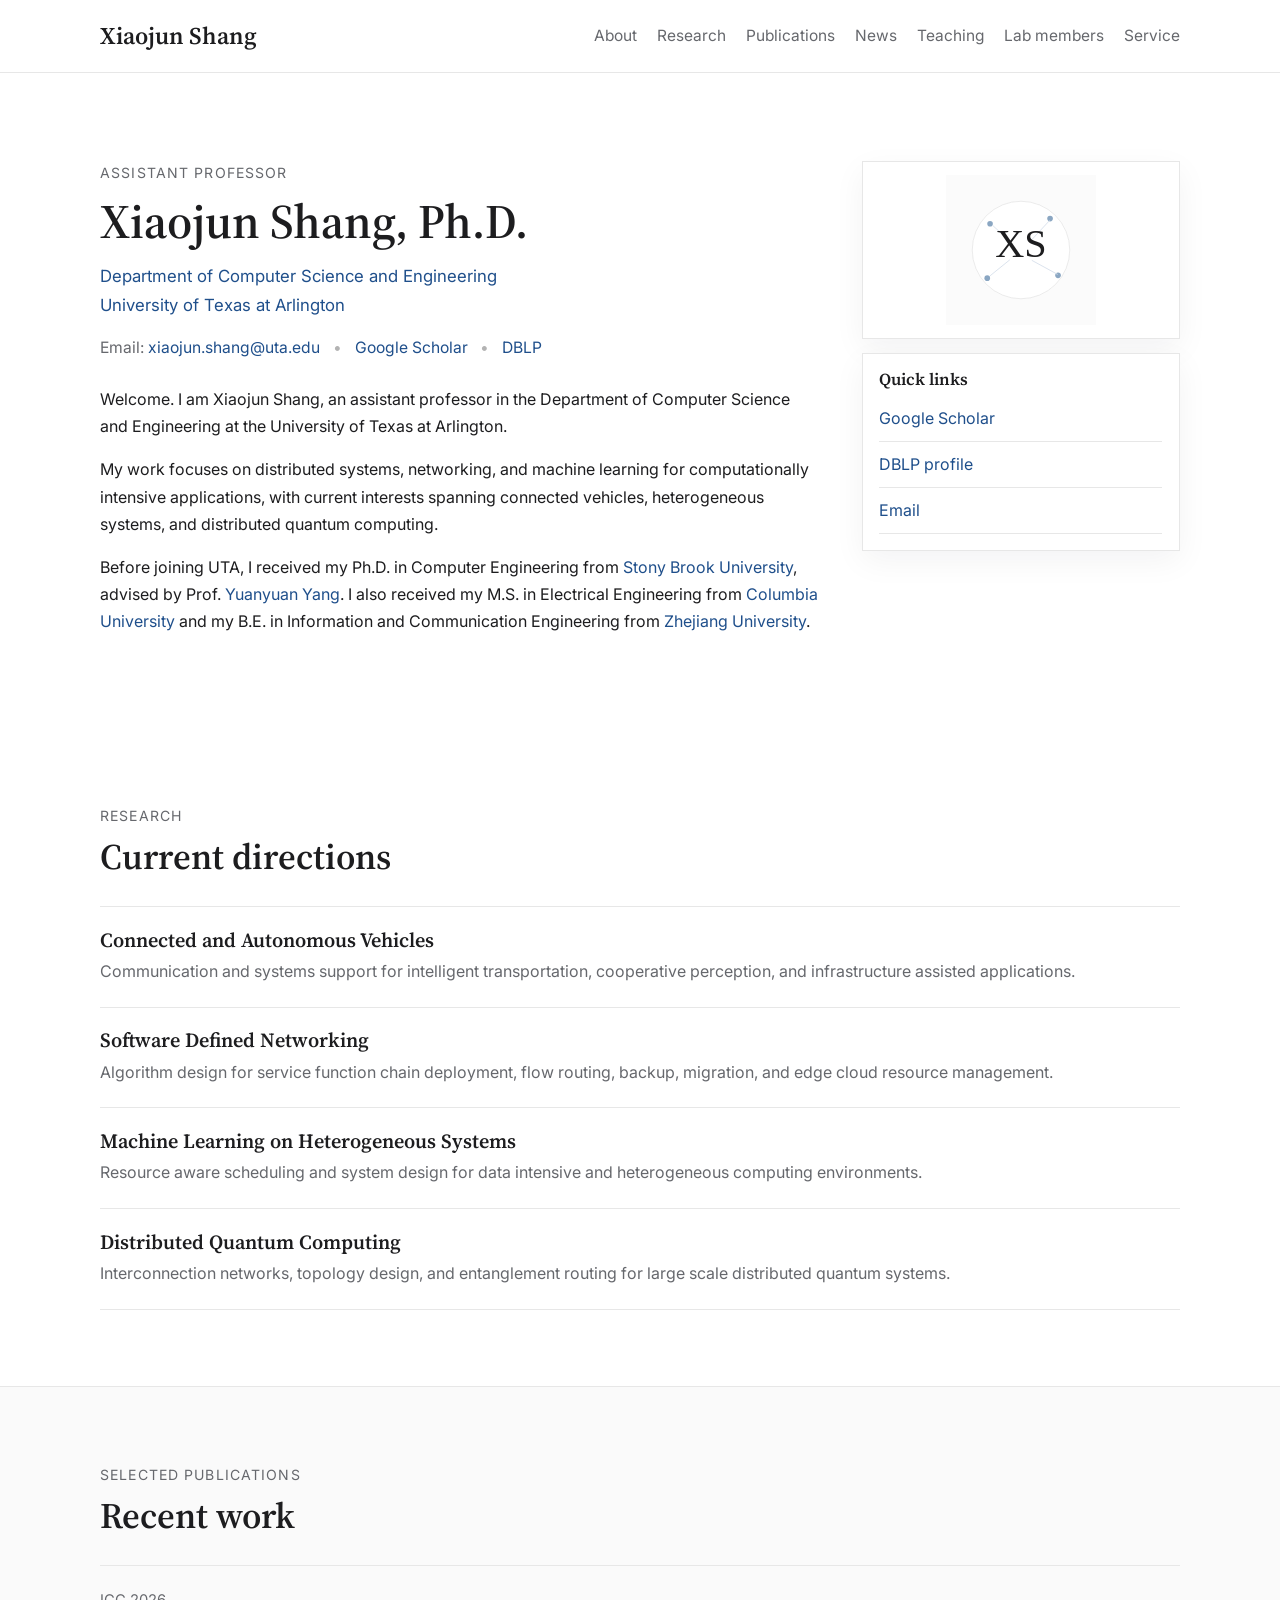
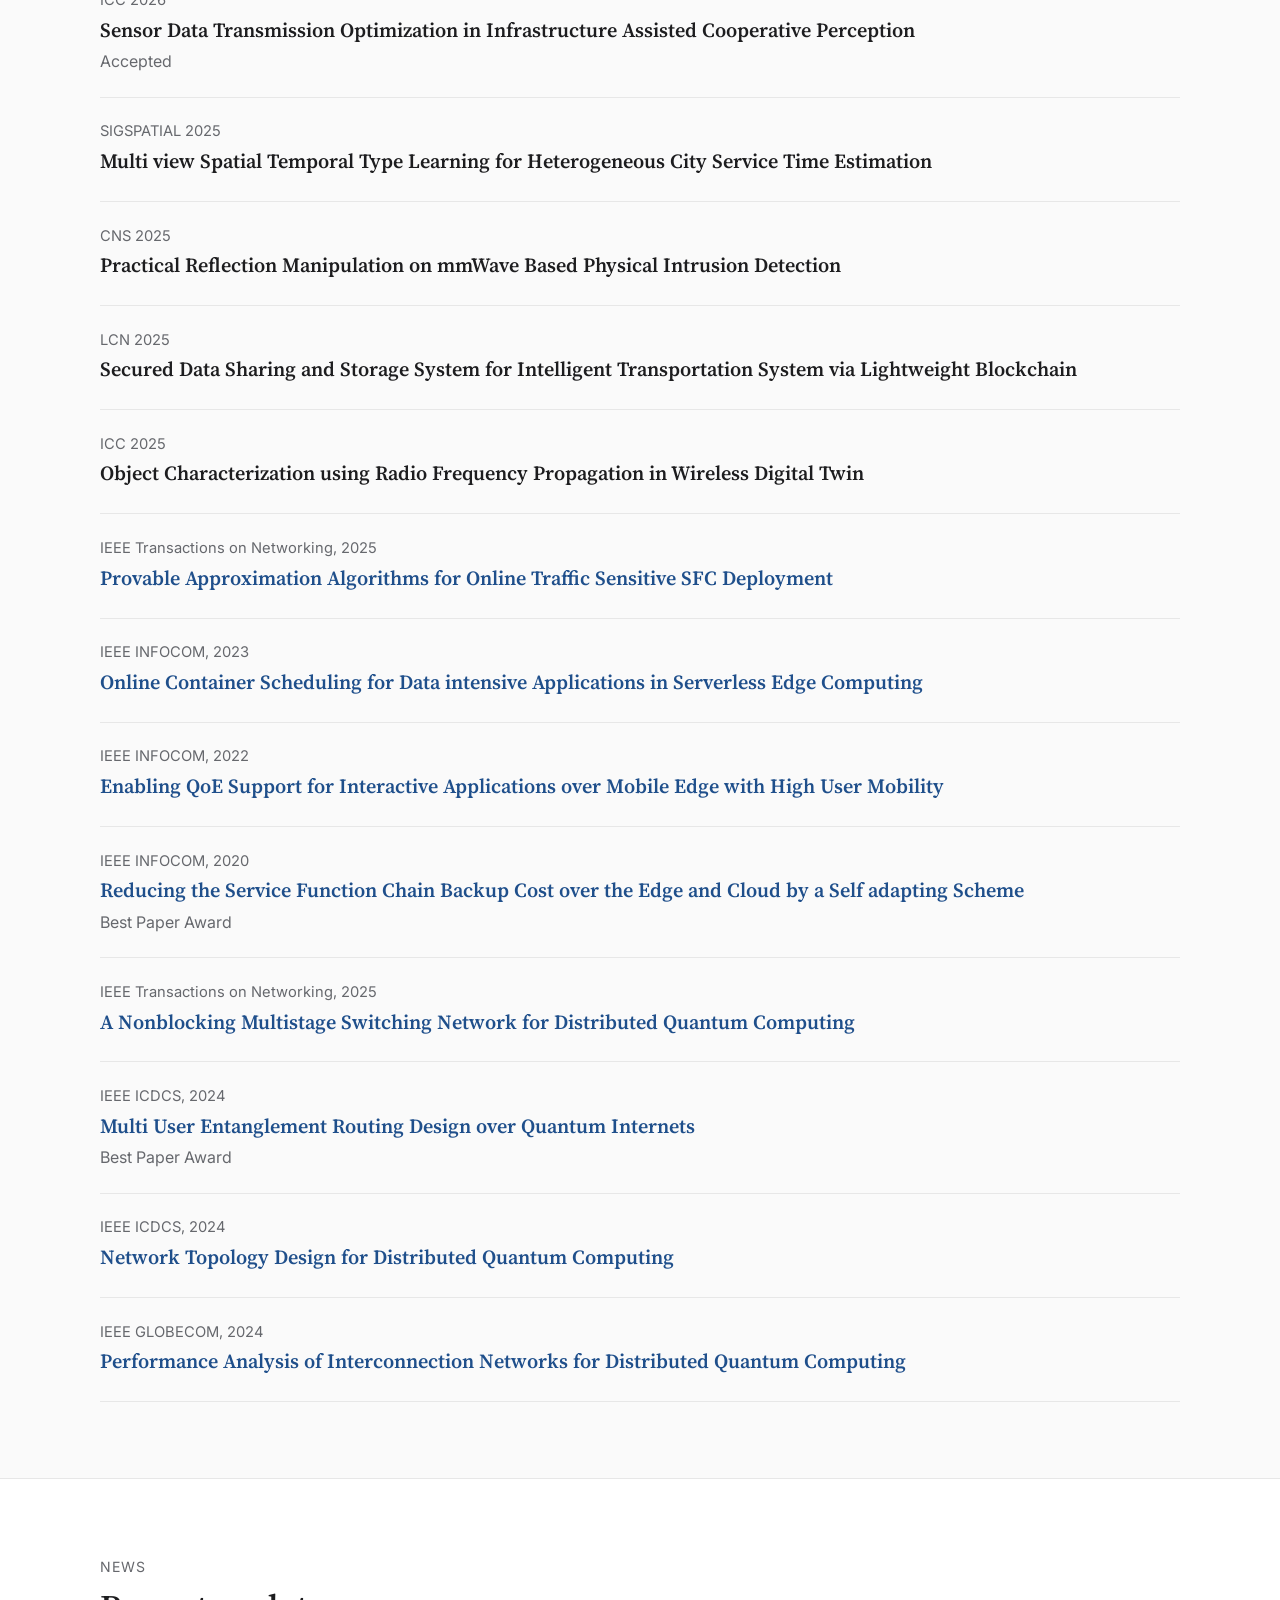
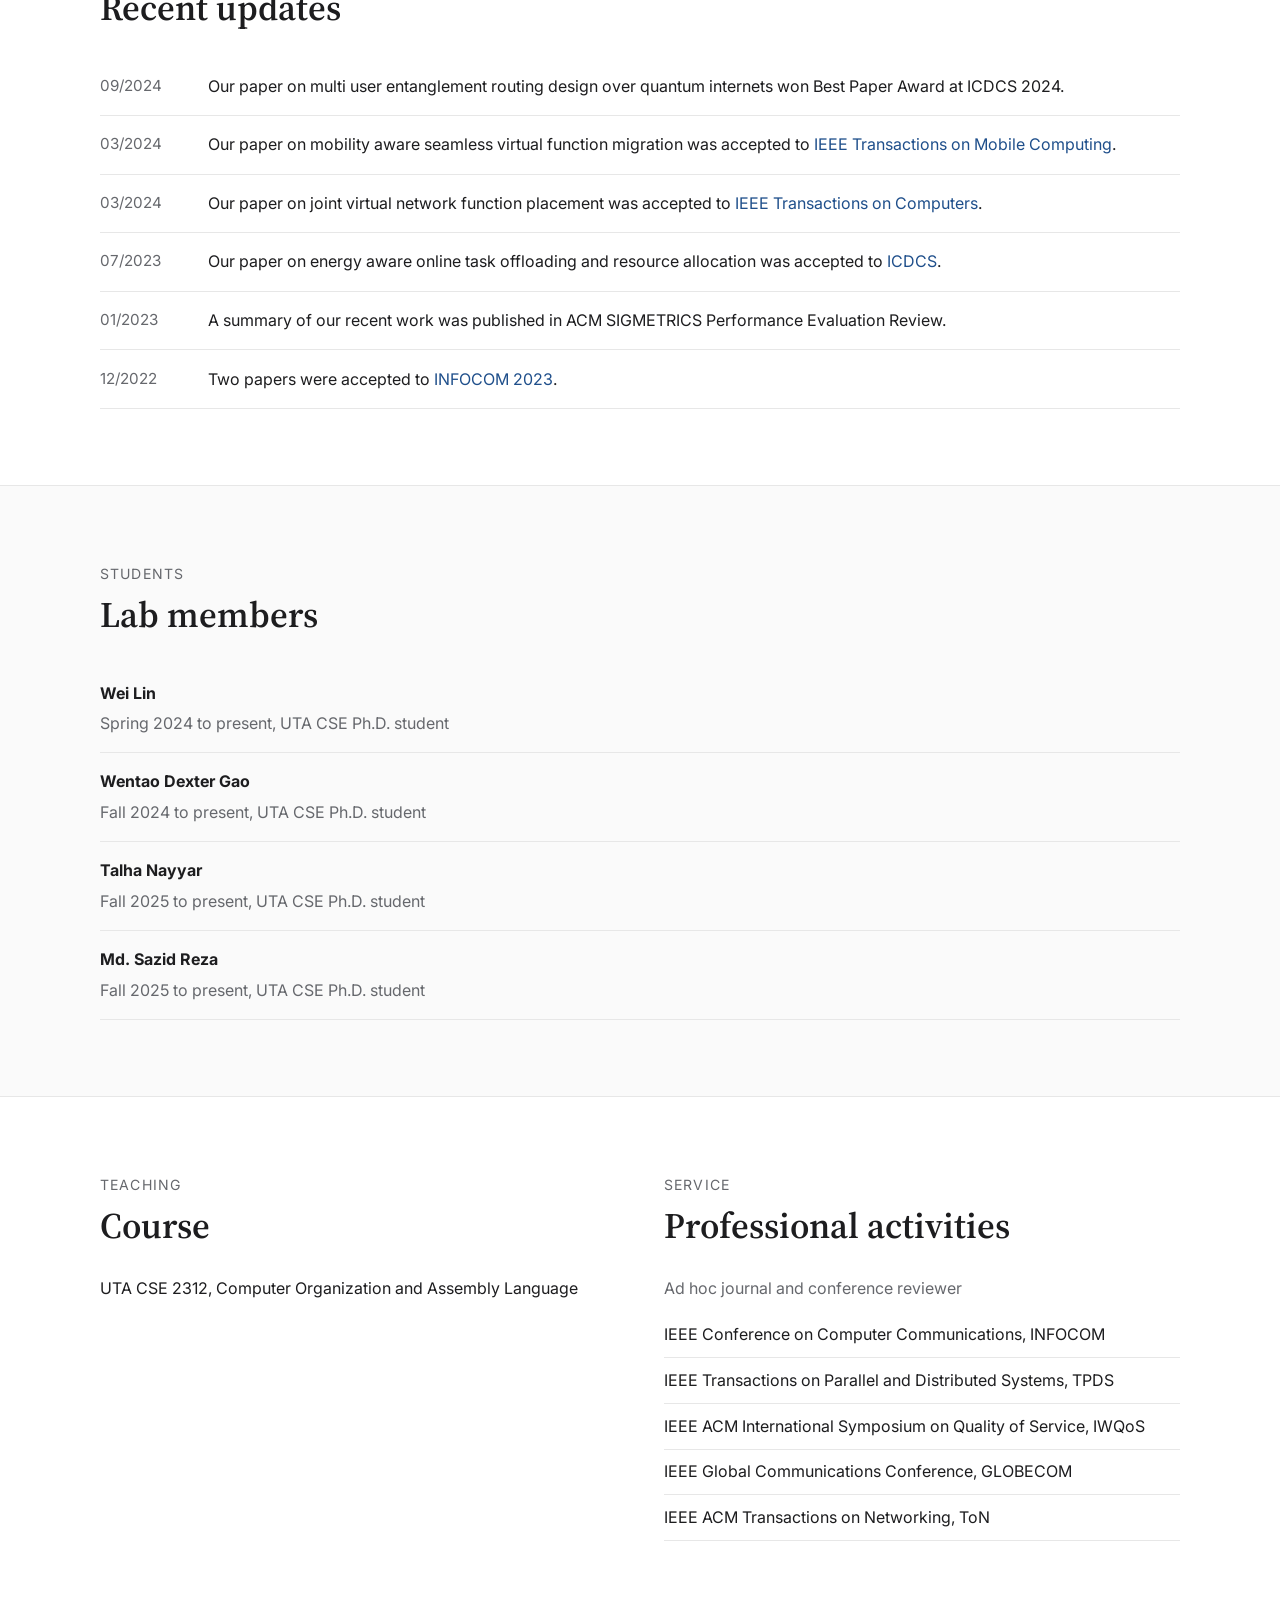
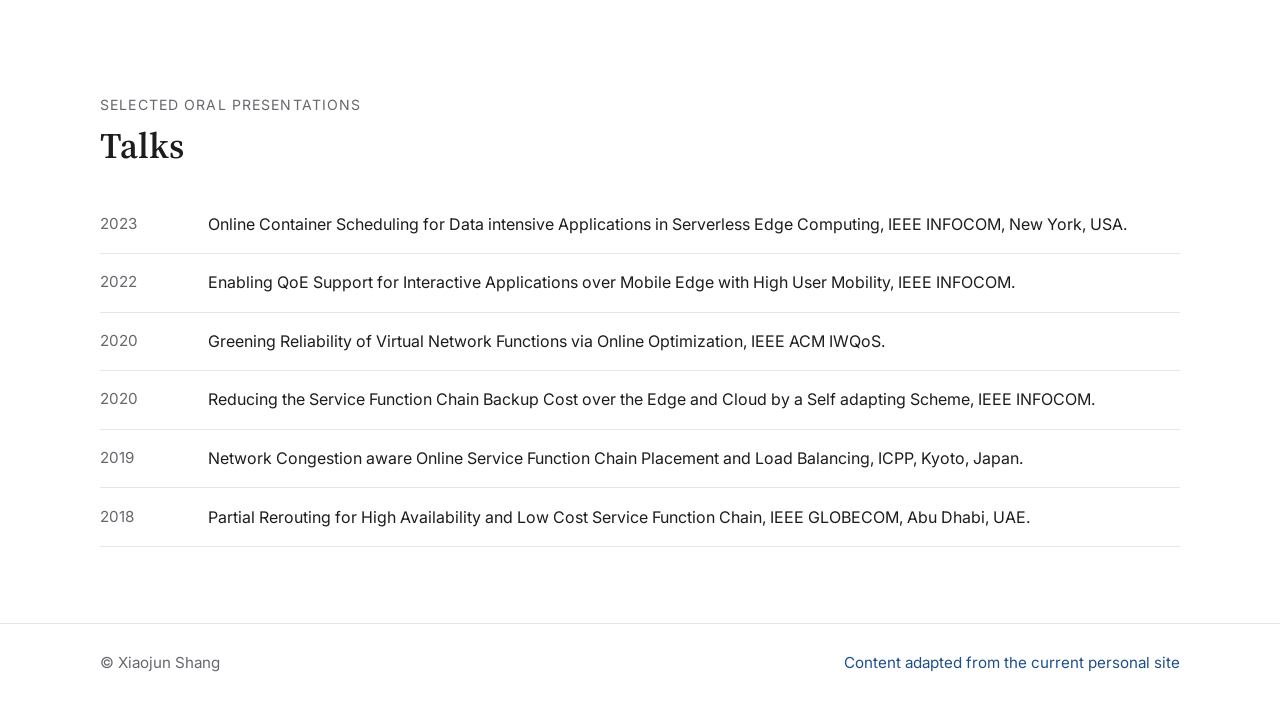
==== index.html @ 28d4e3a0 "Add files via upload" ====
<!DOCTYPE html>
<html lang="en">
<head>
  <meta charset="UTF-8">
  <meta name="viewport" content="width=device-width, initial-scale=1.0">
  <title>Xiaojun Shang, Ph.D.</title>
  <meta name="description" content="Xiaojun Shang, Ph.D. Assistant Professor in the Department of Computer Science and Engineering at the University of Texas at Arlington.">
  <link rel="icon" href="assets/favicon.svg" type="image/svg+xml">
  <link rel="preconnect" href="https://fonts.googleapis.com">
  <link rel="preconnect" href="https://fonts.gstatic.com" crossorigin>
  <link href="https://fonts.googleapis.com/css2?family=Inter:wght@400;500;600;700&family=Source+Serif+4:wght@500;600;700&display=swap" rel="stylesheet">
  <link rel="stylesheet" href="styles.css">
</head>
<body>
  <header class="site-header">
    <div class="container header-inner">
      <a class="brand" href="index.html">Xiaojun Shang</a>
      <button class="menu-button" aria-label="Toggle menu" aria-expanded="false">Menu</button>
      <nav class="site-nav">
        <a href="#about">About</a>
        <a href="#research">Research</a>
        <a href="#publications">Publications</a>
        <a href="#news">News</a>
        <a href="#teaching">Teaching</a>
        <a href="#members">Lab members</a>
        <a href="#service">Service</a>
      </nav>
    </div>
  </header>

  <main>
    <section class="intro section" id="about">
      <div class="container intro-grid">
        <div>
          <p class="kicker">Assistant Professor</p>
          <h1>Xiaojun Shang, Ph.D.</h1>
          <p class="subtitle">
            <a href="https://www.uta.edu/academics/faculty/profile?user=xiaojun.shang" target="_blank" rel="noreferrer">Department of Computer Science and Engineering</a><br>
            <a href="https://www.uta.edu/" target="_blank" rel="noreferrer">University of Texas at Arlington</a>
          </p>
          <p class="contact-line">
            Email: <a href="mailto:xiaojun.shang@uta.edu">xiaojun.shang@uta.edu</a>
            <span class="sep">•</span>
            <a href="https://scholar.google.com/citations?hl=en&user=BbLwNnIAAAAJ" target="_blank" rel="noreferrer">Google Scholar</a>
            <span class="sep">•</span>
            <a href="https://dblp.org/pid/231/6072.html" target="_blank" rel="noreferrer">DBLP</a>
          </p>
          <div class="prose">
            <p>Welcome. I am Xiaojun Shang, an assistant professor in the Department of Computer Science and Engineering at the University of Texas at Arlington.</p>
            <p>My work focuses on distributed systems, networking, and machine learning for computationally intensive applications, with current interests spanning connected vehicles, heterogeneous systems, and distributed quantum computing.</p>
            <p>Before joining UTA, I received my Ph.D. in Computer Engineering from <a href="https://www.stonybrook.edu/" target="_blank" rel="noreferrer">Stony Brook University</a>, advised by Prof. <a href="https://www3.cs.stonybrook.edu/~yang/" target="_blank" rel="noreferrer">Yuanyuan Yang</a>. I also received my M.S. in Electrical Engineering from <a href="https://www.ee.columbia.edu/" target="_blank" rel="noreferrer">Columbia University</a> and my B.E. in Information and Communication Engineering from <a href="https://ckc.zju.edu.cn/ckcen/" target="_blank" rel="noreferrer">Zhejiang University</a>.</p>
          </div>
        </div>

        <aside class="profile-panel">
          <div class="profile-art">
            <img src="assets/avatar.svg" alt="Placeholder profile graphic for Xiaojun Shang">
          </div>
          <div class="mini-card quick-links-card">
            <h2>Quick links</h2>
            <ul class="plain-list compact">
              <li><a href="https://scholar.google.com/citations?hl=en&user=BbLwNnIAAAAJ" target="_blank" rel="noreferrer">Google Scholar</a></li>
              <li><a href="https://dblp.org/pid/231/6072.html" target="_blank" rel="noreferrer">DBLP profile</a></li>
              <li><a href="mailto:xiaojun.shang@uta.edu">Email</a></li>
            </ul>
          </div>
        </aside>
      </div>
    </section>

    <section class="section" id="research">
      <div class="container">
        <div class="section-head">
          <p class="kicker">Research</p>
          <h2>Current directions</h2>
        </div>
        <div class="research-list">
          <article class="research-item">
            <h3>Connected and Autonomous Vehicles</h3>
            <p>Communication and systems support for intelligent transportation, cooperative perception, and infrastructure assisted applications.</p>
          </article>
          <article class="research-item">
            <h3>Software Defined Networking</h3>
            <p>Algorithm design for service function chain deployment, flow routing, backup, migration, and edge cloud resource management.</p>
          </article>
          <article class="research-item">
            <h3>Machine Learning on Heterogeneous Systems</h3>
            <p>Resource aware scheduling and system design for data intensive and heterogeneous computing environments.</p>
          </article>
          <article class="research-item">
            <h3>Distributed Quantum Computing</h3>
            <p>Interconnection networks, topology design, and entanglement routing for large scale distributed quantum systems.</p>
          </article>
        </div>
      </div>
    </section>

    <section class="section alt" id="publications">
      <div class="container">
        <div class="section-head">
          <p class="kicker">Selected publications</p>
          <h2>Recent work</h2>
        </div>

        <div class="pub-list home-pubs">
          <article class="pub-item">
            <div class="pub-meta">ICC 2026</div>
            <h3>Sensor Data Transmission Optimization in Infrastructure Assisted Cooperative Perception</h3>
            <p>Accepted</p>
          </article>
          <article class="pub-item">
            <div class="pub-meta">SIGSPATIAL 2025</div>
            <h3>Multi view Spatial Temporal Type Learning for Heterogeneous City Service Time Estimation</h3>
          </article>
          <article class="pub-item">
            <div class="pub-meta">CNS 2025</div>
            <h3>Practical Reflection Manipulation on mmWave Based Physical Intrusion Detection</h3>
          </article>
          <article class="pub-item">
            <div class="pub-meta">LCN 2025</div>
            <h3>Secured Data Sharing and Storage System for Intelligent Transportation System via Lightweight Blockchain</h3>
          </article>
          <article class="pub-item">
            <div class="pub-meta">ICC 2025</div>
            <h3>Object Characterization using Radio Frequency Propagation in Wireless Digital Twin</h3>
          </article>
          <article class="pub-item">
            <div class="pub-meta">IEEE Transactions on Networking, 2025</div>
            <h3><a href="https://dblp.org/rec/journals/ton/MaoSY25" target="_blank" rel="noreferrer">Provable Approximation Algorithms for Online Traffic Sensitive SFC Deployment</a></h3>
          </article>
          <article class="pub-item">
            <div class="pub-meta">IEEE INFOCOM, 2023</div>
            <h3><a href="https://dblp.org/rec/conf/infocom/ShangMLHLY23" target="_blank" rel="noreferrer">Online Container Scheduling for Data intensive Applications in Serverless Edge Computing</a></h3>
          </article>
          <article class="pub-item">
            <div class="pub-meta">IEEE INFOCOM, 2022</div>
            <h3><a href="https://dblp.org/rec/conf/infocom/ShangHMLY22" target="_blank" rel="noreferrer">Enabling QoE Support for Interactive Applications over Mobile Edge with High User Mobility</a></h3>
          </article>
          <article class="pub-item">
            <div class="pub-meta">IEEE INFOCOM, 2020</div>
            <h3><a href="https://dblp.org/rec/conf/infocom/ShangHL020" target="_blank" rel="noreferrer">Reducing the Service Function Chain Backup Cost over the Edge and Cloud by a Self adapting Scheme</a></h3>
            <p>Best Paper Award</p>
          </article>
          <article class="pub-item">
            <div class="pub-meta">IEEE Transactions on Networking, 2025</div>
            <h3><a href="https://dblp.org/rec/journals/ton/0057MXS0025" target="_blank" rel="noreferrer">A Nonblocking Multistage Switching Network for Distributed Quantum Computing</a></h3>
          </article>
          <article class="pub-item">
            <div class="pub-meta">IEEE ICDCS, 2024</div>
            <h3><a href="https://dblp.org/rec/conf/icdcs/ZengZSLLY24" target="_blank" rel="noreferrer">Multi User Entanglement Routing Design over Quantum Internets</a></h3>
            <p>Best Paper Award</p>
          </article>
          <article class="pub-item">
            <div class="pub-meta">IEEE ICDCS, 2024</div>
            <h3><a href="https://dblp.org/rec/conf/icdcs/MaoLSY24" target="_blank" rel="noreferrer">Network Topology Design for Distributed Quantum Computing</a></h3>
          </article>
          <article class="pub-item">
            <div class="pub-meta">IEEE GLOBECOM, 2024</div>
            <h3><a href="https://dblp.org/rec/conf/globecom/Mao0XSY24" target="_blank" rel="noreferrer">Performance Analysis of Interconnection Networks for Distributed Quantum Computing</a></h3>
          </article>
        </div>
      </div>
    </section>

    <section class="section" id="news">
      <div class="container">
        <div class="section-head">
          <p class="kicker">News</p>
          <h2>Recent updates</h2>
        </div>
        <ul class="timeline-list">
          <li><span class="date">09/2024</span><span>Our paper on multi user entanglement routing design over quantum internets won Best Paper Award at ICDCS 2024.</span></li>
          <li><span class="date">03/2024</span><span>Our paper on mobility aware seamless virtual function migration was accepted to <a href="https://ieeexplore.ieee.org/document/9912171" target="_blank" rel="noreferrer">IEEE Transactions on Mobile Computing</a>.</span></li>
          <li><span class="date">03/2024</span><span>Our paper on joint virtual network function placement was accepted to <a href="https://ieeexplore.ieee.org/document/10375563" target="_blank" rel="noreferrer">IEEE Transactions on Computers</a>.</span></li>
          <li><span class="date">07/2023</span><span>Our paper on energy aware online task offloading and resource allocation was accepted to <a href="https://ieeexplore.ieee.org/document/10272505" target="_blank" rel="noreferrer">ICDCS</a>.</span></li>
          <li><span class="date">01/2023</span><span>A summary of our recent work was published in ACM SIGMETRICS Performance Evaluation Review.</span></li>
          <li><span class="date">12/2022</span><span>Two papers were accepted to <a href="https://infocom2023.ieee-infocom.org/" target="_blank" rel="noreferrer">INFOCOM 2023</a>.</span></li>
        </ul>
      </div>
    </section>

    <section class="section alt" id="members">
      <div class="container">
        <div class="section-head">
          <p class="kicker">Students</p>
          <h2>Lab members</h2>
        </div>
        <ul class="plain-list member-list">
          <li><strong>Wei Lin</strong><span>Spring 2024 to present, UTA CSE Ph.D. student</span></li>
          <li><strong>Wentao Dexter Gao</strong><span>Fall 2024 to present, UTA CSE Ph.D. student</span></li>
          <li><strong>Talha Nayyar</strong><span>Fall 2025 to present, UTA CSE Ph.D. student</span></li>
          <li><strong>Md. Sazid Reza</strong><span>Fall 2025 to present, UTA CSE Ph.D. student</span></li>
        </ul>
      </div>
    </section>

    <section class="section" id="teaching">
      <div class="container two-column-grid">
        <div>
          <div class="section-head">
            <p class="kicker">Teaching</p>
            <h2>Course</h2>
          </div>
          <p>UTA CSE 2312, Computer Organization and Assembly Language</p>
        </div>
        <div id="service">
          <div class="section-head">
            <p class="kicker">Service</p>
            <h2>Professional activities</h2>
          </div>
          <p class="service-label">Ad hoc journal and conference reviewer</p>
          <ul class="plain-list compact">
            <li>IEEE Conference on Computer Communications, INFOCOM</li>
            <li>IEEE Transactions on Parallel and Distributed Systems, TPDS</li>
            <li>IEEE ACM International Symposium on Quality of Service, IWQoS</li>
            <li>IEEE Global Communications Conference, GLOBECOM</li>
            <li>IEEE ACM Transactions on Networking, ToN</li>
          </ul>
        </div>
      </div>
    </section>

    <section class="section" id="presentations">
      <div class="container">
        <div class="section-head">
          <p class="kicker">Selected oral presentations</p>
          <h2>Talks</h2>
        </div>
        <ul class="timeline-list talks">
          <li><span class="date">2023</span><span>Online Container Scheduling for Data intensive Applications in Serverless Edge Computing, IEEE INFOCOM, New York, USA.</span></li>
          <li><span class="date">2022</span><span>Enabling QoE Support for Interactive Applications over Mobile Edge with High User Mobility, IEEE INFOCOM.</span></li>
          <li><span class="date">2020</span><span>Greening Reliability of Virtual Network Functions via Online Optimization, IEEE ACM IWQoS.</span></li>
          <li><span class="date">2020</span><span>Reducing the Service Function Chain Backup Cost over the Edge and Cloud by a Self adapting Scheme, IEEE INFOCOM.</span></li>
          <li><span class="date">2019</span><span>Network Congestion aware Online Service Function Chain Placement and Load Balancing, ICPP, Kyoto, Japan.</span></li>
          <li><span class="date">2018</span><span>Partial Rerouting for High Availability and Low Cost Service Function Chain, IEEE GLOBECOM, Abu Dhabi, UAE.</span></li>
        </ul>
      </div>
    </section>
  </main>

  <footer class="site-footer">
    <div class="container footer-inner">
      <p>© Xiaojun Shang</p>
      <p><a href="https://www.xiaojunshang.org/" target="_blank" rel="noreferrer">Content adapted from the current personal site</a></p>
    </div>
  </footer>

  <script src="script.js"></script>
</body>
</html>
---- styles.css ----
:root {
  --bg: #ffffff;
  --panel: #ffffff;
  --alt: #fafafa;
  --line: #e7e7e7;
  --line-strong: #d7d7d7;
  --text: #1d1d1f;
  --muted: #66686d;
  --link: #1f4f8b;
  --link-hover: #15375f;
  --shadow: 0 10px 30px rgba(15, 23, 42, 0.05);
  --container: min(1080px, calc(100vw - 2rem));
}

* { box-sizing: border-box; }
html { scroll-behavior: smooth; }
body {
  margin: 0;
  font-family: "Inter", system-ui, sans-serif;
  color: var(--text);
  background: var(--bg);
  line-height: 1.7;
}

img { max-width: 100%; display: block; }
a { color: var(--link); text-decoration: none; }
a:hover { color: var(--link-hover); }

.container { width: var(--container); margin: 0 auto; }
.narrow { max-width: 840px; }
.section { padding: 4.75rem 0; }
.alt { background: var(--alt); border-top: 1px solid var(--line); border-bottom: 1px solid var(--line); }

.site-header {
  position: sticky;
  top: 0;
  z-index: 10;
  background: rgba(255,255,255,0.94);
  backdrop-filter: blur(10px);
  border-bottom: 1px solid var(--line);
}

.header-inner {
  display: flex;
  align-items: center;
  justify-content: space-between;
  gap: 1rem;
  min-height: 72px;
}

.brand {
  font-family: "Source Serif 4", Georgia, serif;
  font-size: 1.5rem;
  font-weight: 600;
  color: var(--text);
}

.site-nav {
  display: flex;
  align-items: center;
  gap: 1.25rem;
  font-size: 0.97rem;
}

.site-nav a { color: var(--muted); }
.site-nav a:hover { color: var(--text); }
.menu-button {
  display: none;
  border: 1px solid var(--line-strong);
  background: #fff;
  color: var(--text);
  border-radius: 999px;
  padding: 0.5rem 0.85rem;
  font: inherit;
}

.intro { padding-top: 5.5rem; }
.intro-grid {
  display: grid;
  grid-template-columns: minmax(0, 1.7fr) minmax(220px, 0.75fr);
  gap: 2.5rem;
  align-items: start;
}

.kicker {
  margin: 0 0 0.5rem;
  color: var(--muted);
  font-size: 0.88rem;
  letter-spacing: 0.08em;
  text-transform: uppercase;
}

h1, h2, h3 {
  margin: 0;
  font-family: "Source Serif 4", Georgia, serif;
  line-height: 1.18;
  font-weight: 600;
}

h1 { font-size: clamp(2.05rem, 4.2vw, 3rem); margin-bottom: 0.8rem; }
h2 { font-size: clamp(1.7rem, 3vw, 2.25rem); margin-bottom: 0.5rem; }
h3 { font-size: 1.26rem; }

.subtitle {
  margin: 0 0 1rem;
  color: var(--muted);
  font-size: 1.05rem;
}

.contact-line {
  margin: 0 0 1.5rem;
  color: var(--muted);
  font-size: 0.98rem;
}
.sep { margin: 0 0.55rem; color: #b3b3b3; }
.prose p { margin: 0 0 1rem; }

.profile-panel {
  display: grid;
  gap: 0.9rem;
}
.profile-art,
.mini-card {
  background: var(--panel);
  border: 1px solid var(--line);
  box-shadow: var(--shadow);
}
.profile-art {
  padding: 0.8rem;
}
.profile-art img {
  width: 100%;
  max-width: 150px;
  margin: 0 auto;
}
.mini-card { padding: 1rem 1.05rem; }
.mini-card h2 { font-size: 1.05rem; margin-bottom: 0.75rem; }

.section-head { margin-bottom: 1.75rem; }
.row-head {
  display: flex;
  align-items: end;
  justify-content: space-between;
  gap: 1rem;
}
.text-link {
  color: var(--muted);
  font-size: 0.96rem;
}
.text-link:hover { color: var(--text); }

.research-list,
.pub-list {
  display: grid;
  gap: 0;
  border-top: 1px solid var(--line);
}

.research-item,
.pub-item {
  padding: 1.35rem 0;
  border-bottom: 1px solid var(--line);
}

.research-item h3,
.pub-item h3 { margin-bottom: 0.35rem; }
.research-item p,
.pub-item p { margin: 0.35rem 0 0; color: var(--muted); }
.pub-meta {
  margin-bottom: 0.35rem;
  color: var(--muted);
  font-size: 0.92rem;
}

.two-column-grid {
  display: grid;
  grid-template-columns: repeat(2, minmax(0, 1fr));
  gap: 3rem;
}

.timeline-list,
.plain-list {
  list-style: none;
  padding: 0;
  margin: 0;
}

.timeline-list li {
  display: grid;
  grid-template-columns: 92px minmax(0, 1fr);
  gap: 1rem;
  padding: 0.95rem 0;
  border-bottom: 1px solid var(--line);
}
.timeline-list .date {
  color: var(--muted);
  font-size: 0.95rem;
}

.plain-list li {
  padding: 0.95rem 0;
  border-bottom: 1px solid var(--line);
}
.member-list li {
  display: flex;
  flex-direction: column;
  gap: 0.2rem;
}
.member-list span { color: var(--muted); }
.compact li { padding: 0.55rem 0; }
.service-label { margin: 0 0 0.6rem; color: var(--muted); }

.page-top { padding-top: 5rem; }
.search-wrap { margin-top: 1.5rem; }
input[type="search"] {
  width: 100%;
  padding: 0.95rem 1rem;
  border: 1px solid var(--line-strong);
  border-radius: 0;
  font: inherit;
  color: var(--text);
  background: #fff;
}
input[type="search"]:focus {
  outline: none;
  border-color: #9bb0c8;
  box-shadow: 0 0 0 3px rgba(31, 79, 139, 0.08);
}

.hidden-by-search { display: none !important; }
.sr-only {
  position: absolute;
  width: 1px;
  height: 1px;
  padding: 0;
  margin: -1px;
  overflow: hidden;
  clip: rect(0, 0, 0, 0);
  white-space: nowrap;
  border: 0;
}

.site-footer {
  border-top: 1px solid var(--line);
  padding: 1.6rem 0;
  font-size: 0.95rem;
  color: var(--muted);
}
.footer-inner {
  display: flex;
  justify-content: space-between;
  gap: 1rem;
}
.footer-inner p { margin: 0; }

@media (max-width: 880px) {
  .intro-grid,
  .two-column-grid {
    grid-template-columns: 1fr;
    gap: 2rem;
  }

  .menu-button { display: inline-flex; }
  .site-nav {
    position: absolute;
    left: 1rem;
    right: 1rem;
    top: calc(100% + 0.5rem);
    background: #fff;
    border: 1px solid var(--line);
    box-shadow: var(--shadow);
    padding: 1rem;
    display: none;
    flex-direction: column;
    align-items: flex-start;
    gap: 0.85rem;
  }
  .site-nav.open { display: flex; }

  .row-head,
  .footer-inner {
    flex-direction: column;
    align-items: flex-start;
  }
}

@media (max-width: 640px) {
  .section { padding: 3.6rem 0; }
  .intro { padding-top: 4.3rem; }
  .timeline-list li { grid-template-columns: 1fr; gap: 0.35rem; }
}

.quick-links-card .plain-list li:first-child { padding-top: 0.2rem; }
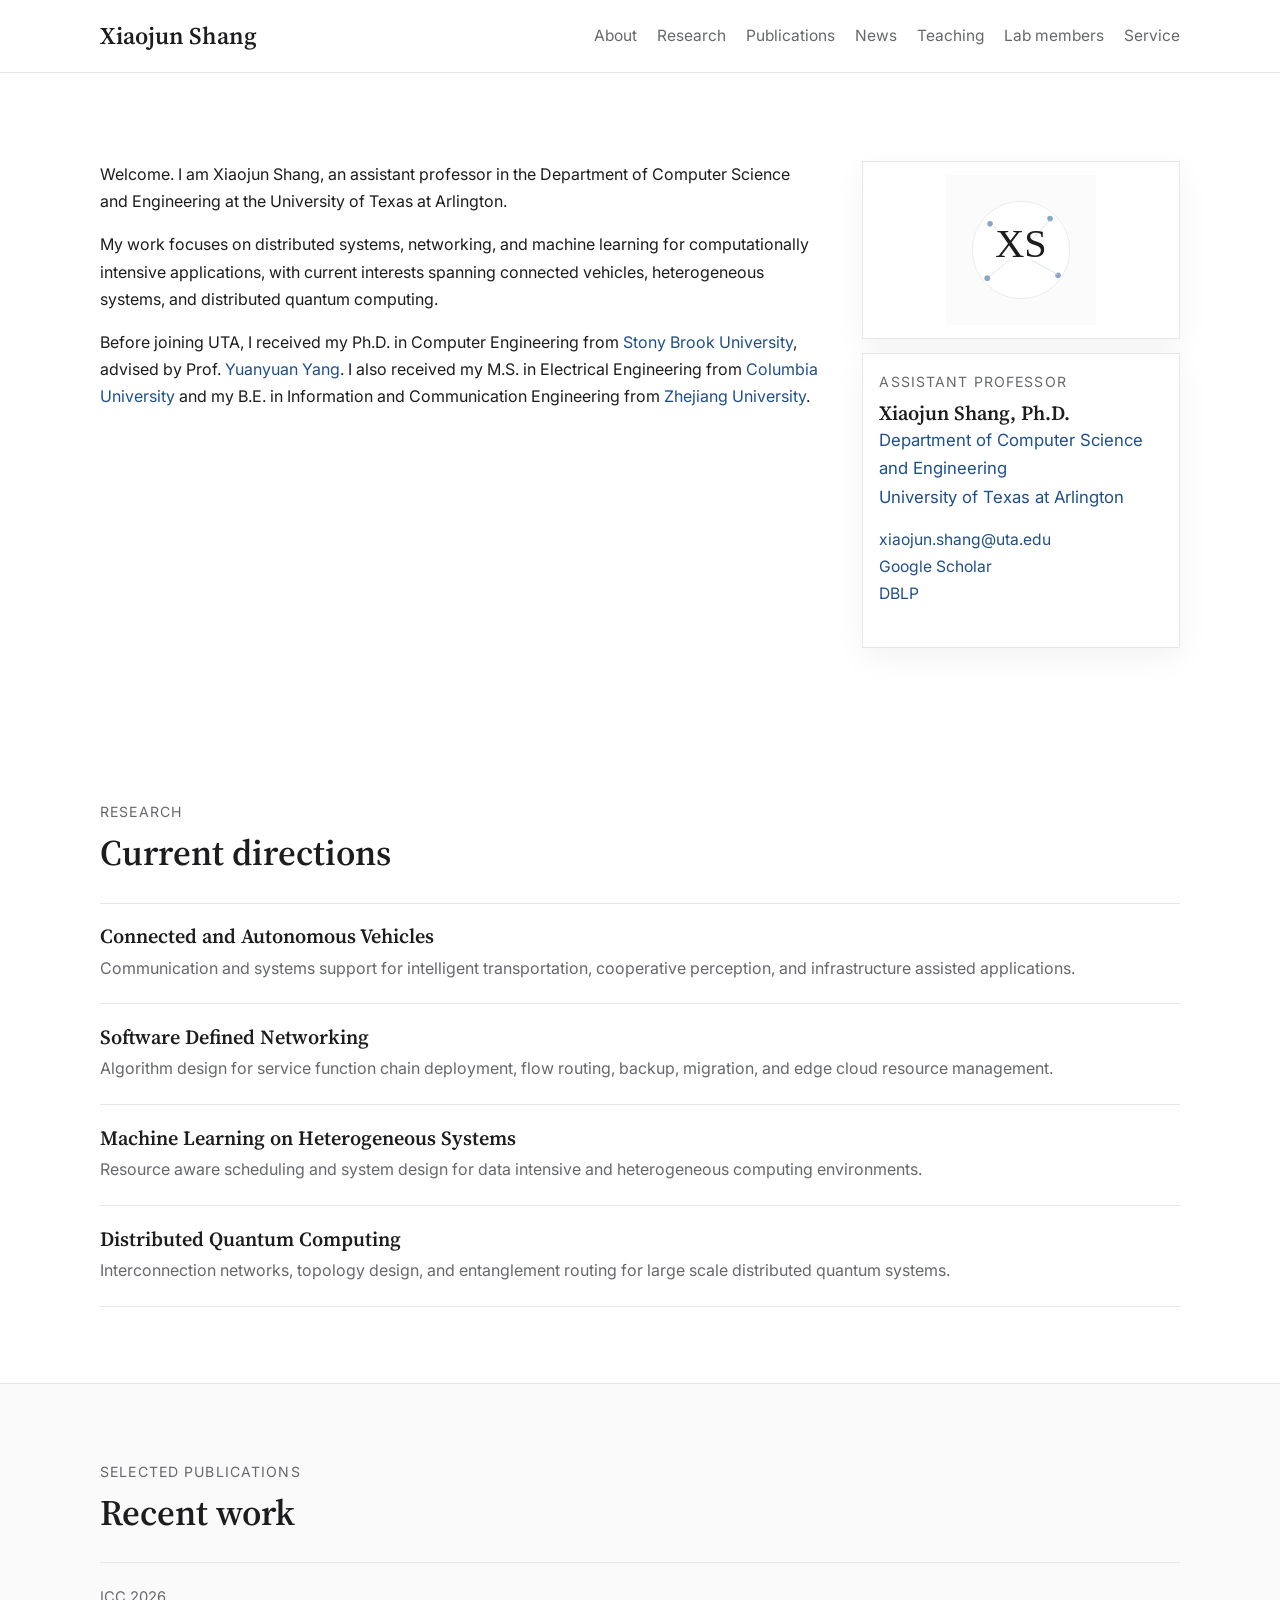
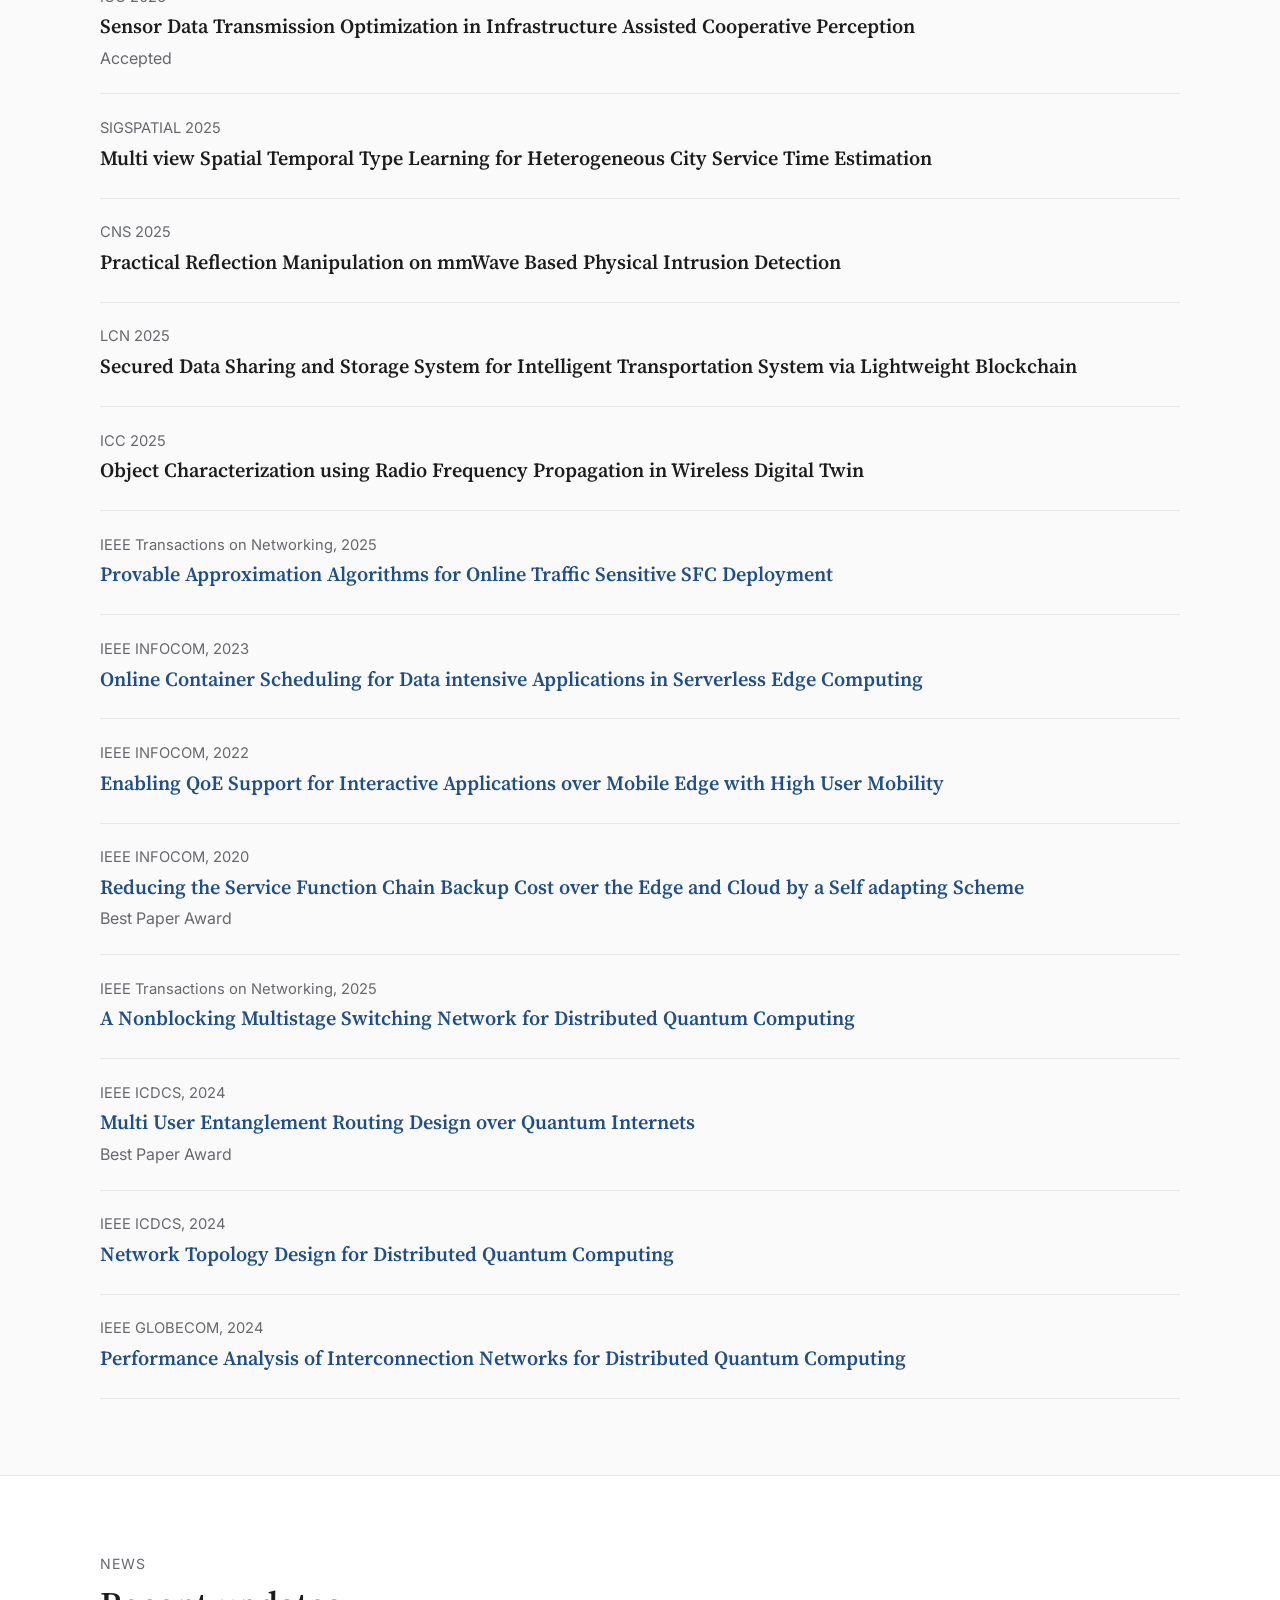
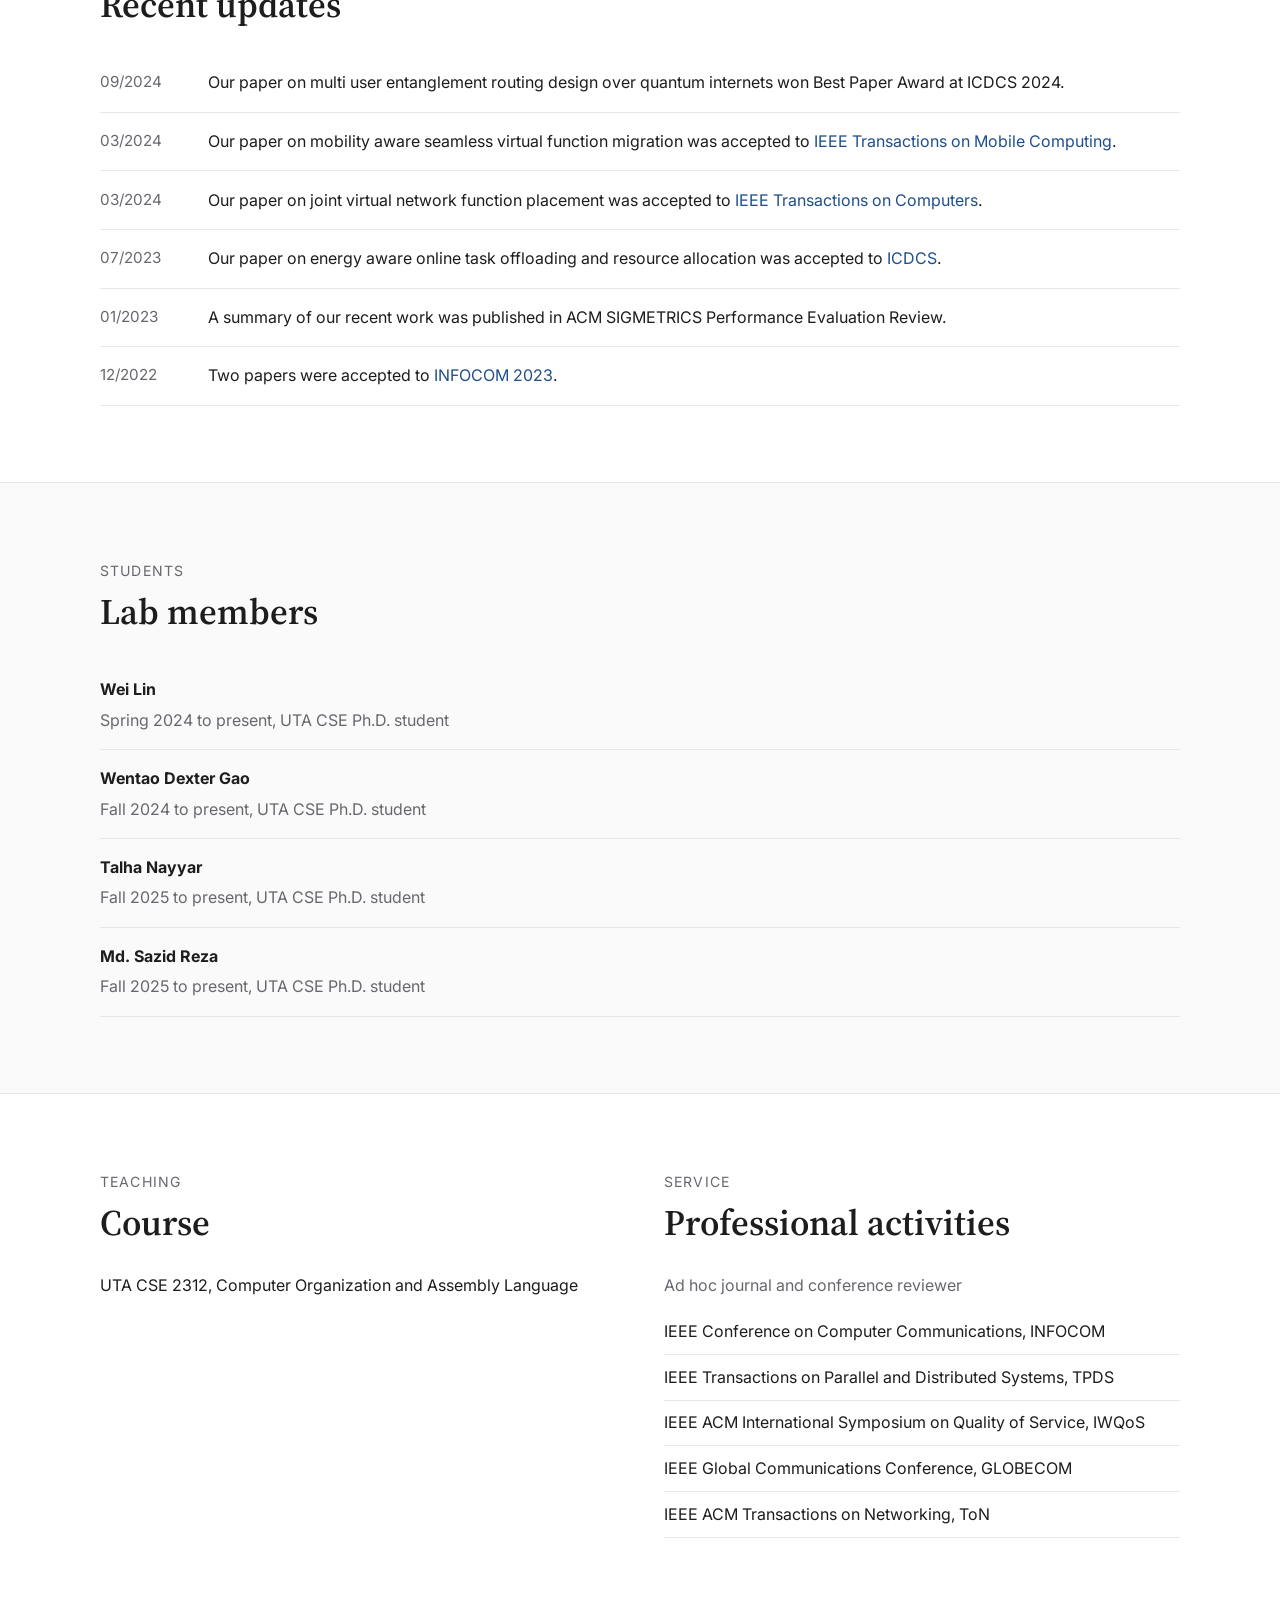
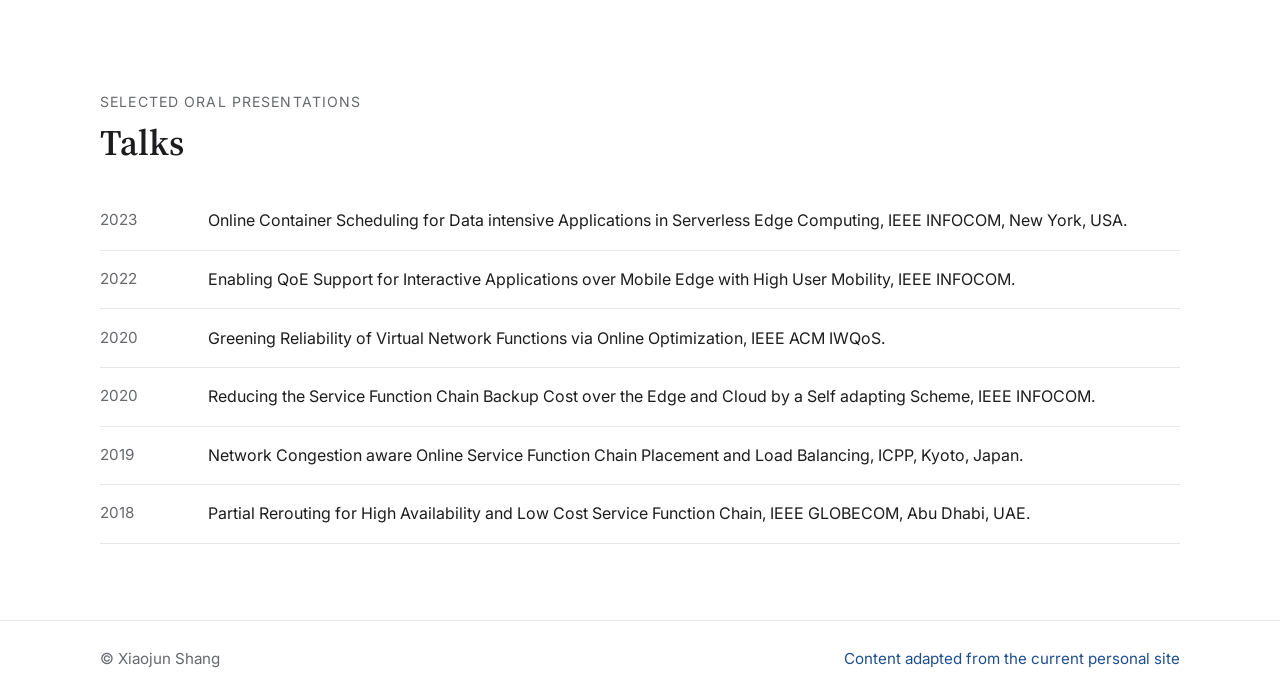
==== commit 8dc7714f: "Add files via upload" ====
--- a/index.html
+++ b/index.html
@@ -32,19 +32,6 @@
     <section class="intro section" id="about">
       <div class="container intro-grid">
         <div>
-          <p class="kicker">Assistant Professor</p>
-          <h1>Xiaojun Shang, Ph.D.</h1>
-          <p class="subtitle">
-            <a href="https://www.uta.edu/academics/faculty/profile?user=xiaojun.shang" target="_blank" rel="noreferrer">Department of Computer Science and Engineering</a><br>
-            <a href="https://www.uta.edu/" target="_blank" rel="noreferrer">University of Texas at Arlington</a>
-          </p>
-          <p class="contact-line">
-            Email: <a href="mailto:xiaojun.shang@uta.edu">xiaojun.shang@uta.edu</a>
-            <span class="sep">•</span>
-            <a href="https://scholar.google.com/citations?hl=en&user=BbLwNnIAAAAJ" target="_blank" rel="noreferrer">Google Scholar</a>
-            <span class="sep">•</span>
-            <a href="https://dblp.org/pid/231/6072.html" target="_blank" rel="noreferrer">DBLP</a>
-          </p>
           <div class="prose">
             <p>Welcome. I am Xiaojun Shang, an assistant professor in the Department of Computer Science and Engineering at the University of Texas at Arlington.</p>
             <p>My work focuses on distributed systems, networking, and machine learning for computationally intensive applications, with current interests spanning connected vehicles, heterogeneous systems, and distributed quantum computing.</p>
@@ -57,12 +44,17 @@
             <img src="assets/avatar.svg" alt="Placeholder profile graphic for Xiaojun Shang">
           </div>
           <div class="mini-card quick-links-card">
-            <h2>Quick links</h2>
-            <ul class="plain-list compact">
-              <li><a href="https://scholar.google.com/citations?hl=en&user=BbLwNnIAAAAJ" target="_blank" rel="noreferrer">Google Scholar</a></li>
-              <li><a href="https://dblp.org/pid/231/6072.html" target="_blank" rel="noreferrer">DBLP profile</a></li>
-              <li><a href="mailto:xiaojun.shang@uta.edu">Email</a></li>
-            </ul>
+            <p class="kicker">Assistant Professor</p>
+            <h3>Xiaojun Shang, Ph.D.</h3>
+            <p class="subtitle">
+              <a href="https://www.uta.edu/academics/faculty/profile?user=xiaojun.shang" target="_blank" rel="noreferrer">Department of Computer Science and Engineering</a><br>
+              <a href="https://www.uta.edu/" target="_blank" rel="noreferrer">University of Texas at Arlington</a>
+            </p>
+            <p class="contact-line">
+              <a href="mailto:xiaojun.shang@uta.edu">xiaojun.shang@uta.edu</a><br>
+              <a href="https://scholar.google.com/citations?hl=en&user=BbLwNnIAAAAJ" target="_blank" rel="noreferrer">Google Scholar</a><br>
+              <a href="https://dblp.org/pid/231/6072.html" target="_blank" rel="noreferrer">DBLP</a>
+            </p>
           </div>
         </aside>
       </div>
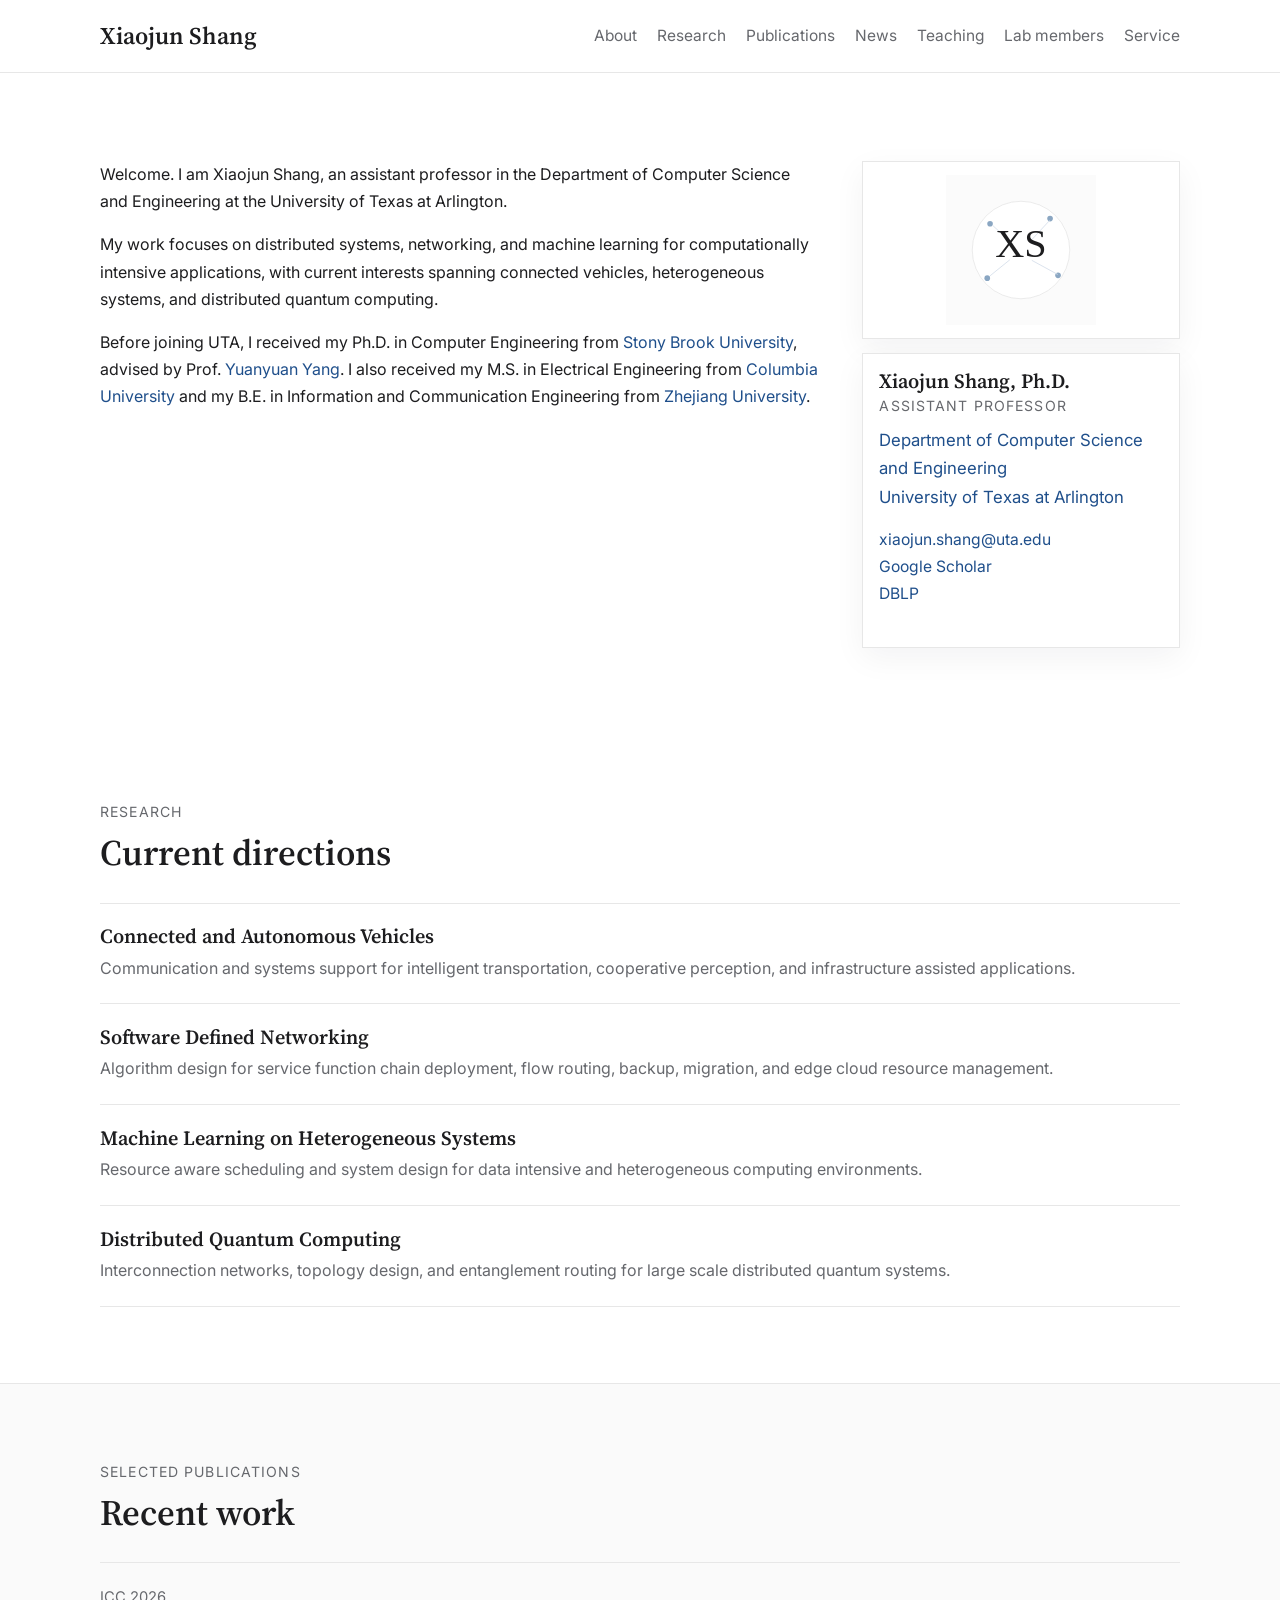
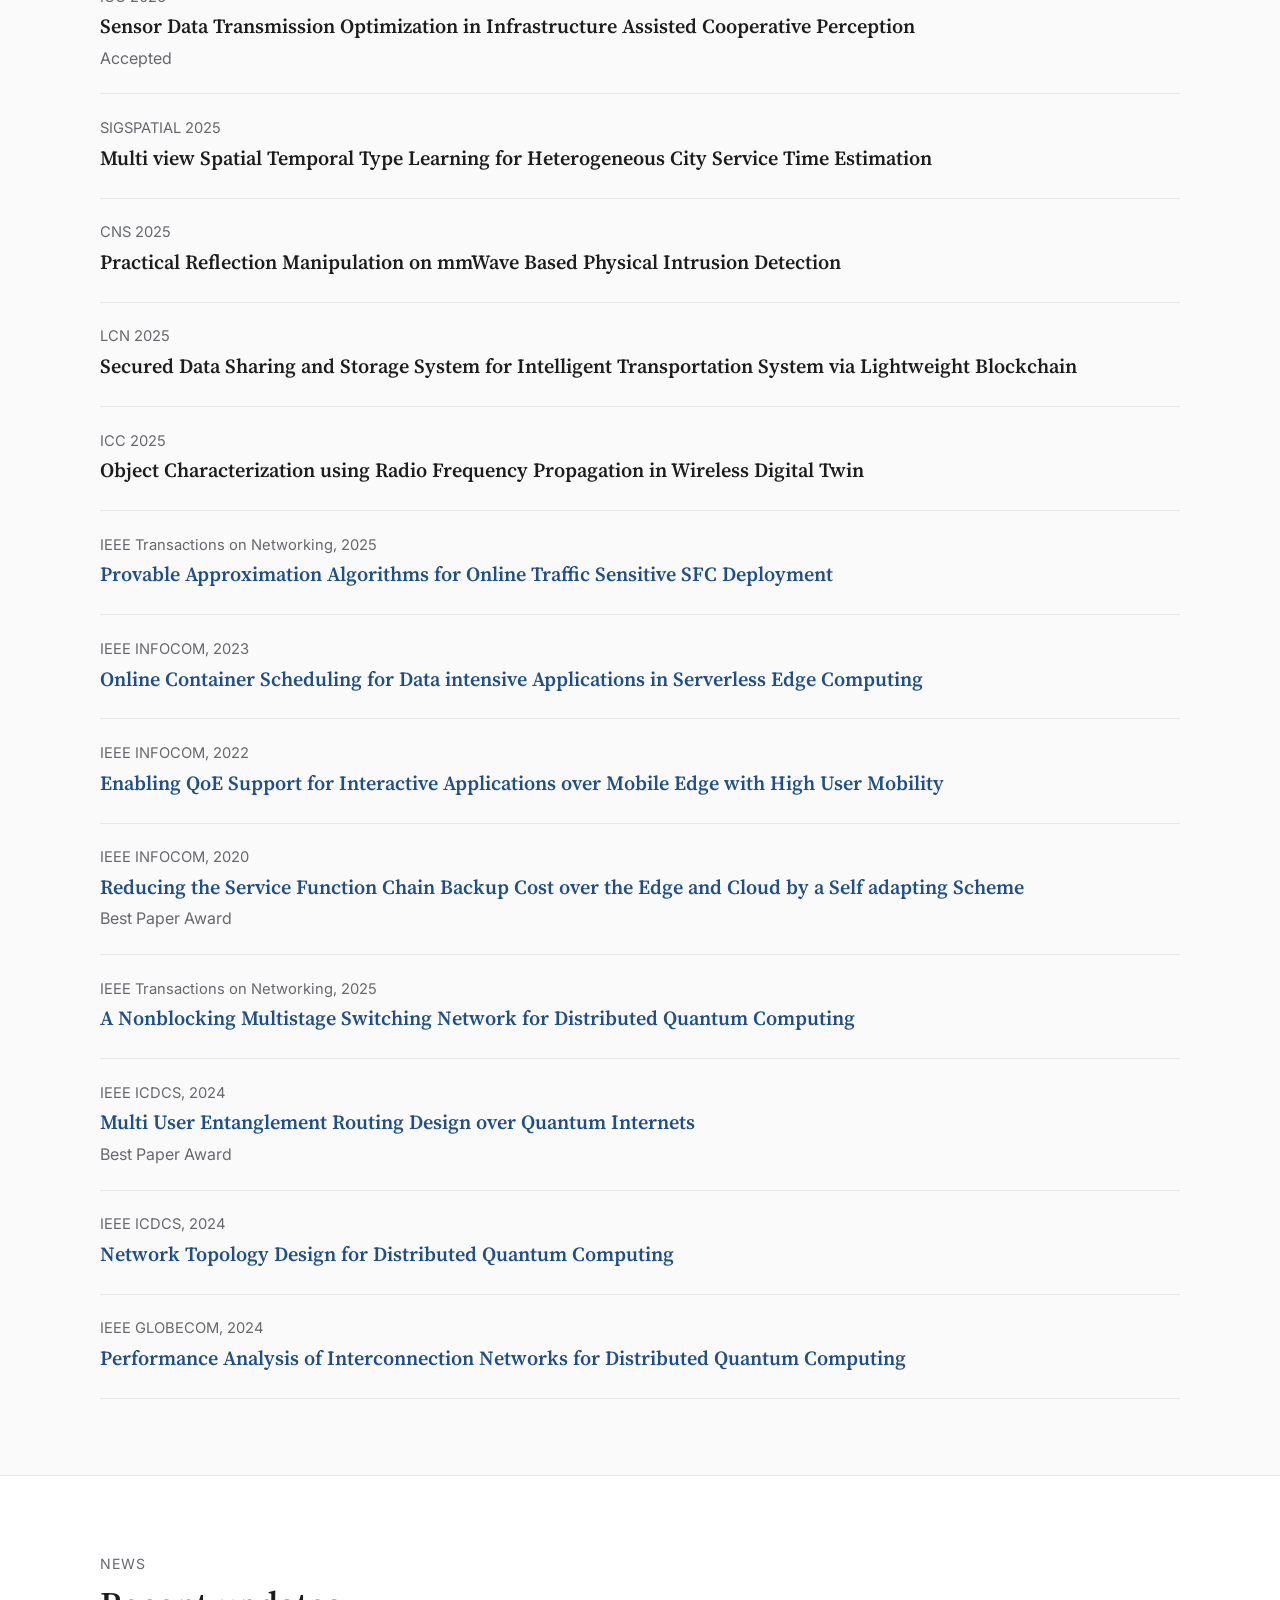
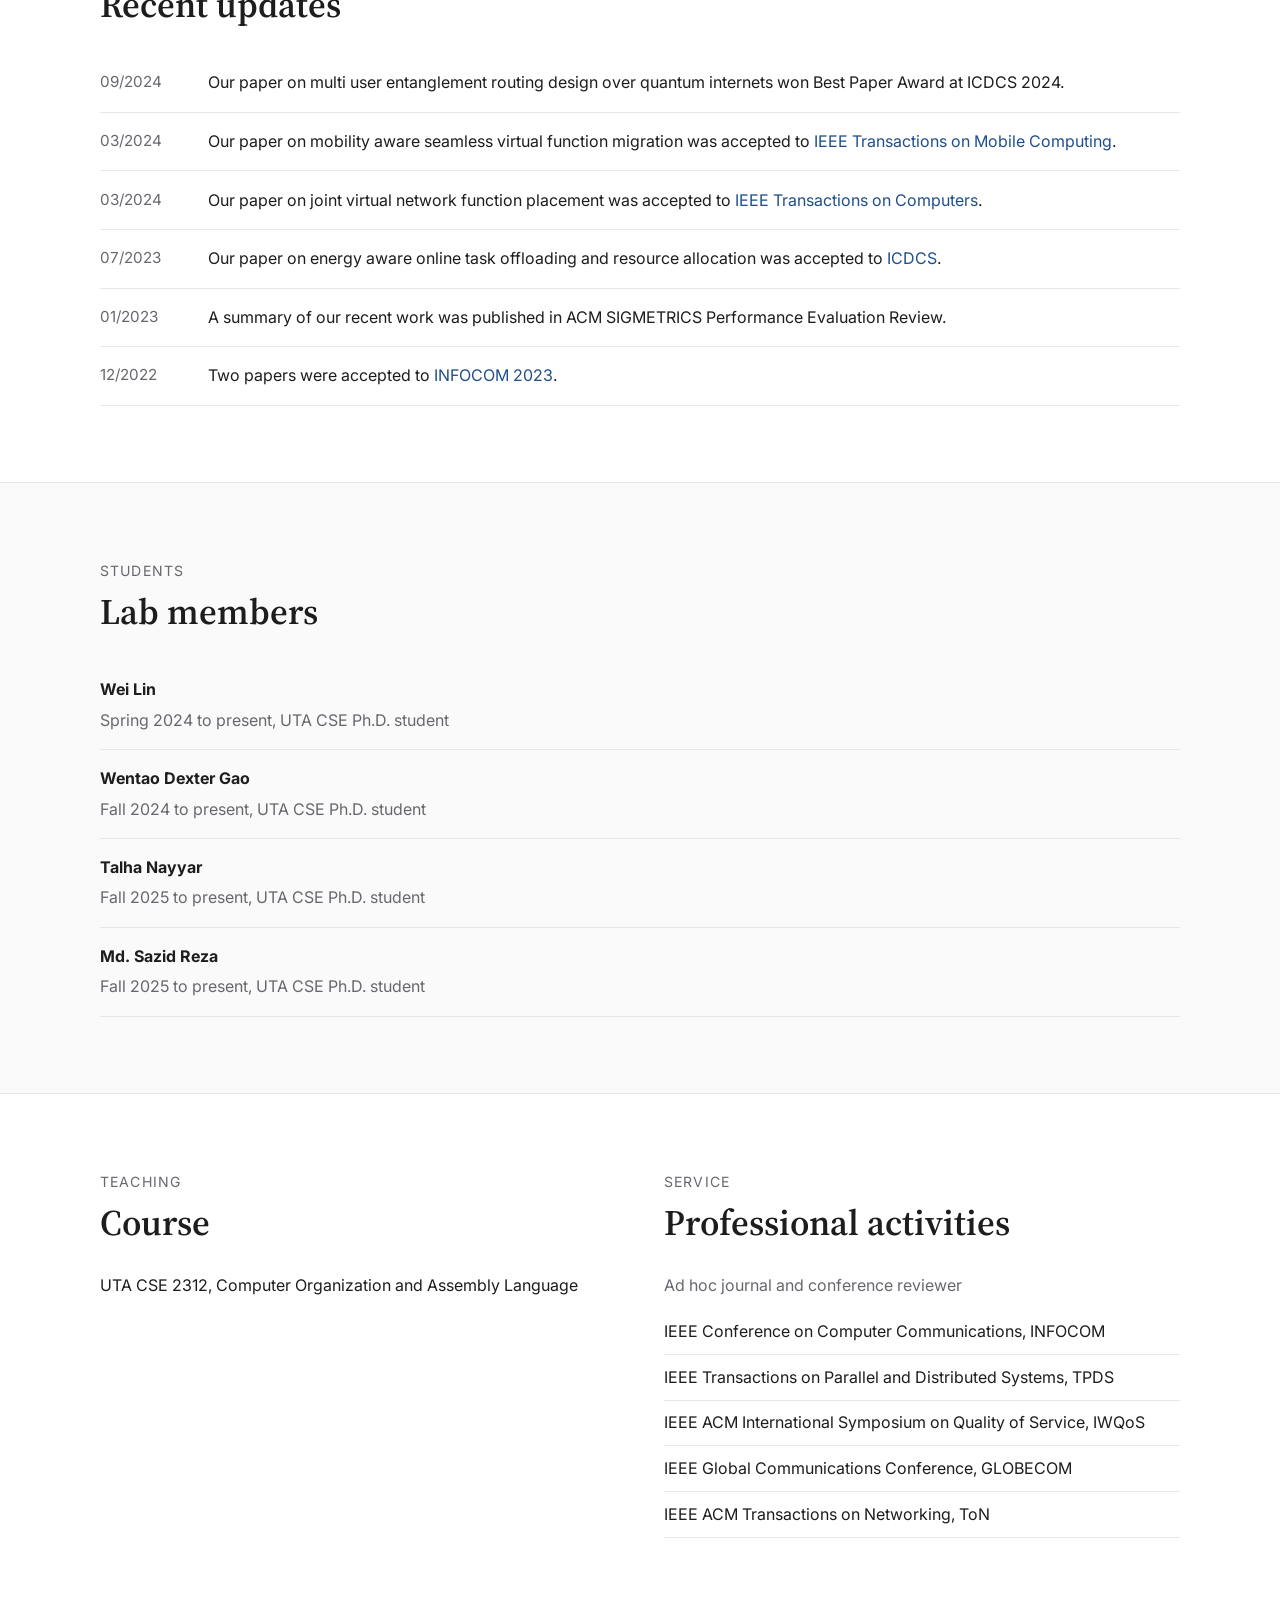
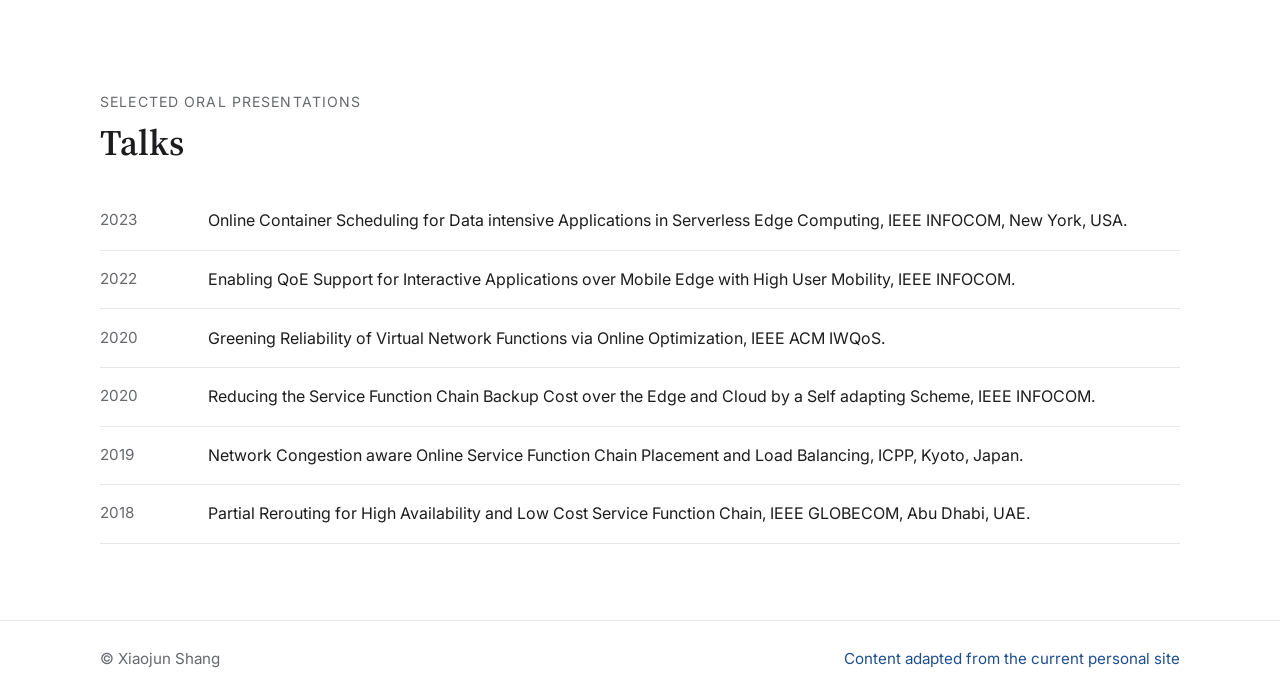
==== commit 06f5f571: "Update index.html" ====
--- a/index.html
+++ b/index.html
@@ -44,8 +44,8 @@
             <img src="assets/avatar.svg" alt="Placeholder profile graphic for Xiaojun Shang">
           </div>
           <div class="mini-card quick-links-card">
-            <p class="kicker">Assistant Professor</p>
             <h3>Xiaojun Shang, Ph.D.</h3>
+             <p class="kicker">Assistant Professor</p>
             <p class="subtitle">
               <a href="https://www.uta.edu/academics/faculty/profile?user=xiaojun.shang" target="_blank" rel="noreferrer">Department of Computer Science and Engineering</a><br>
               <a href="https://www.uta.edu/" target="_blank" rel="noreferrer">University of Texas at Arlington</a>
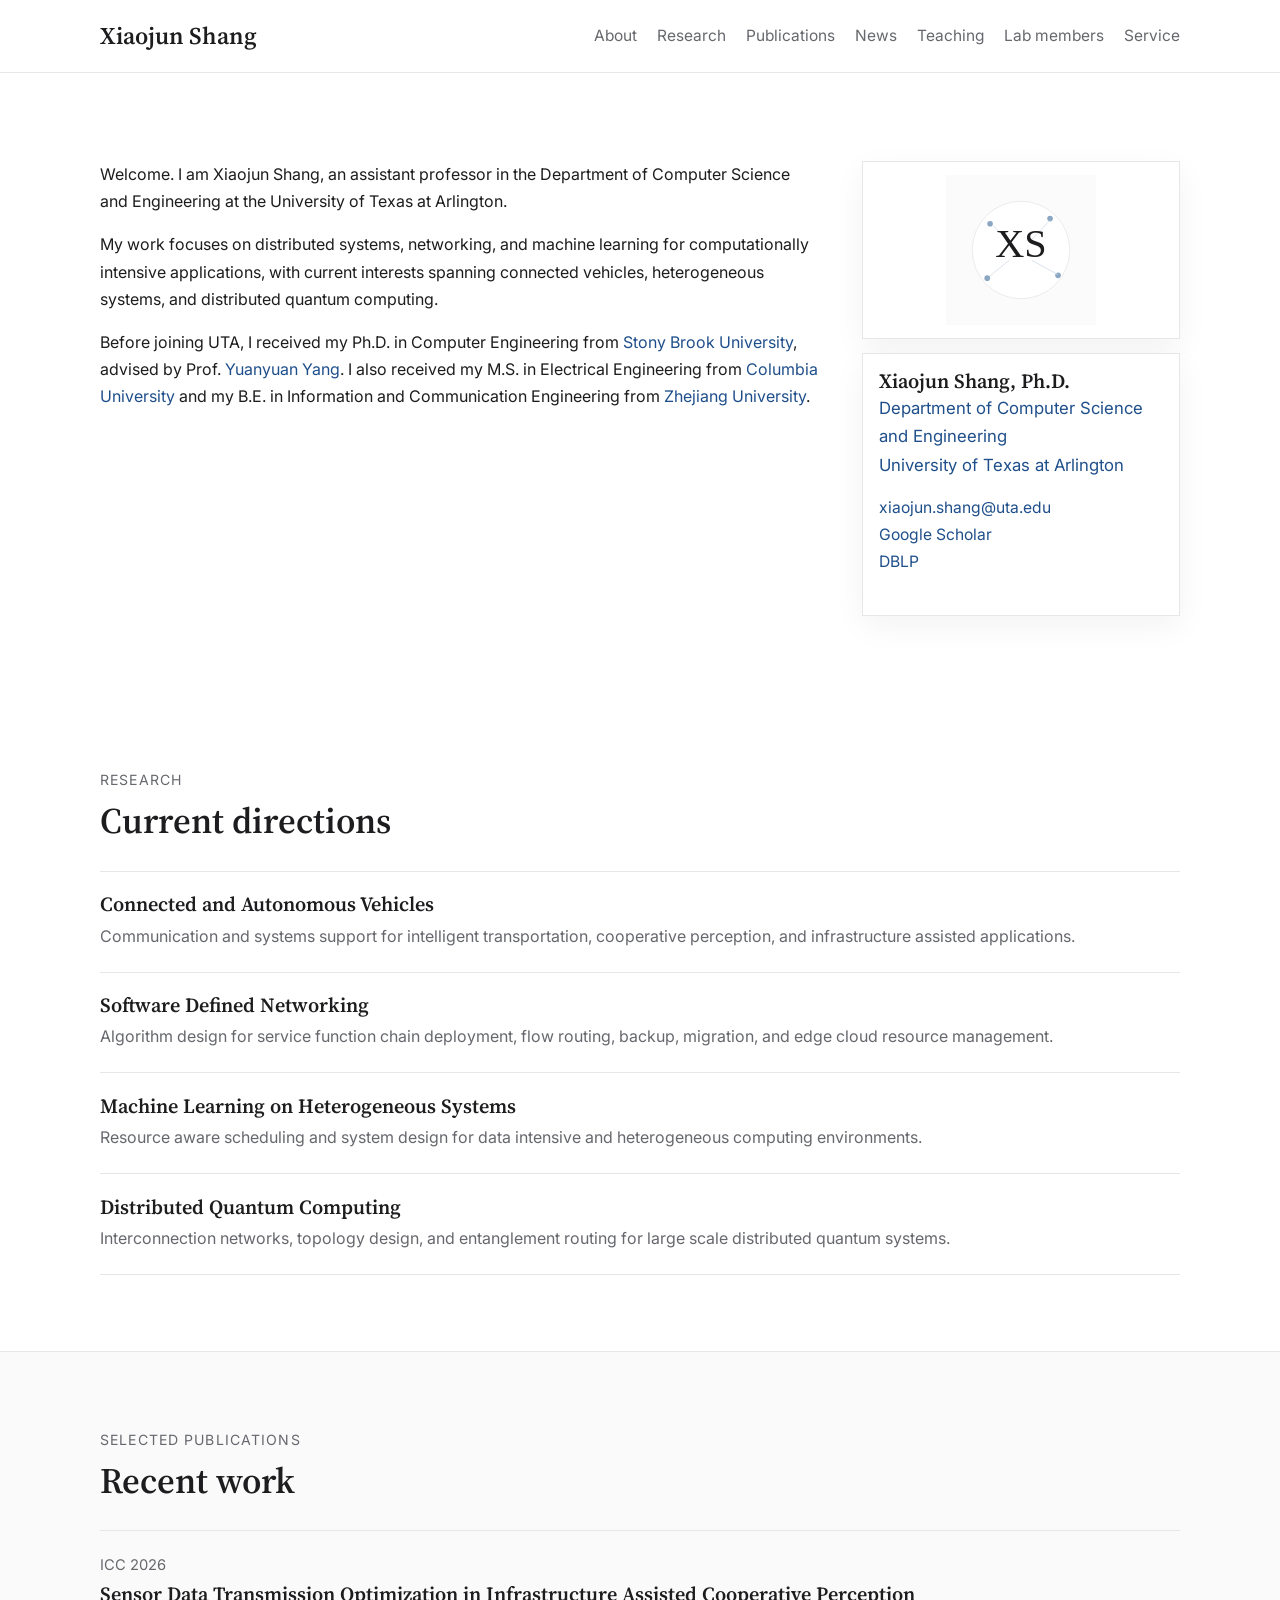
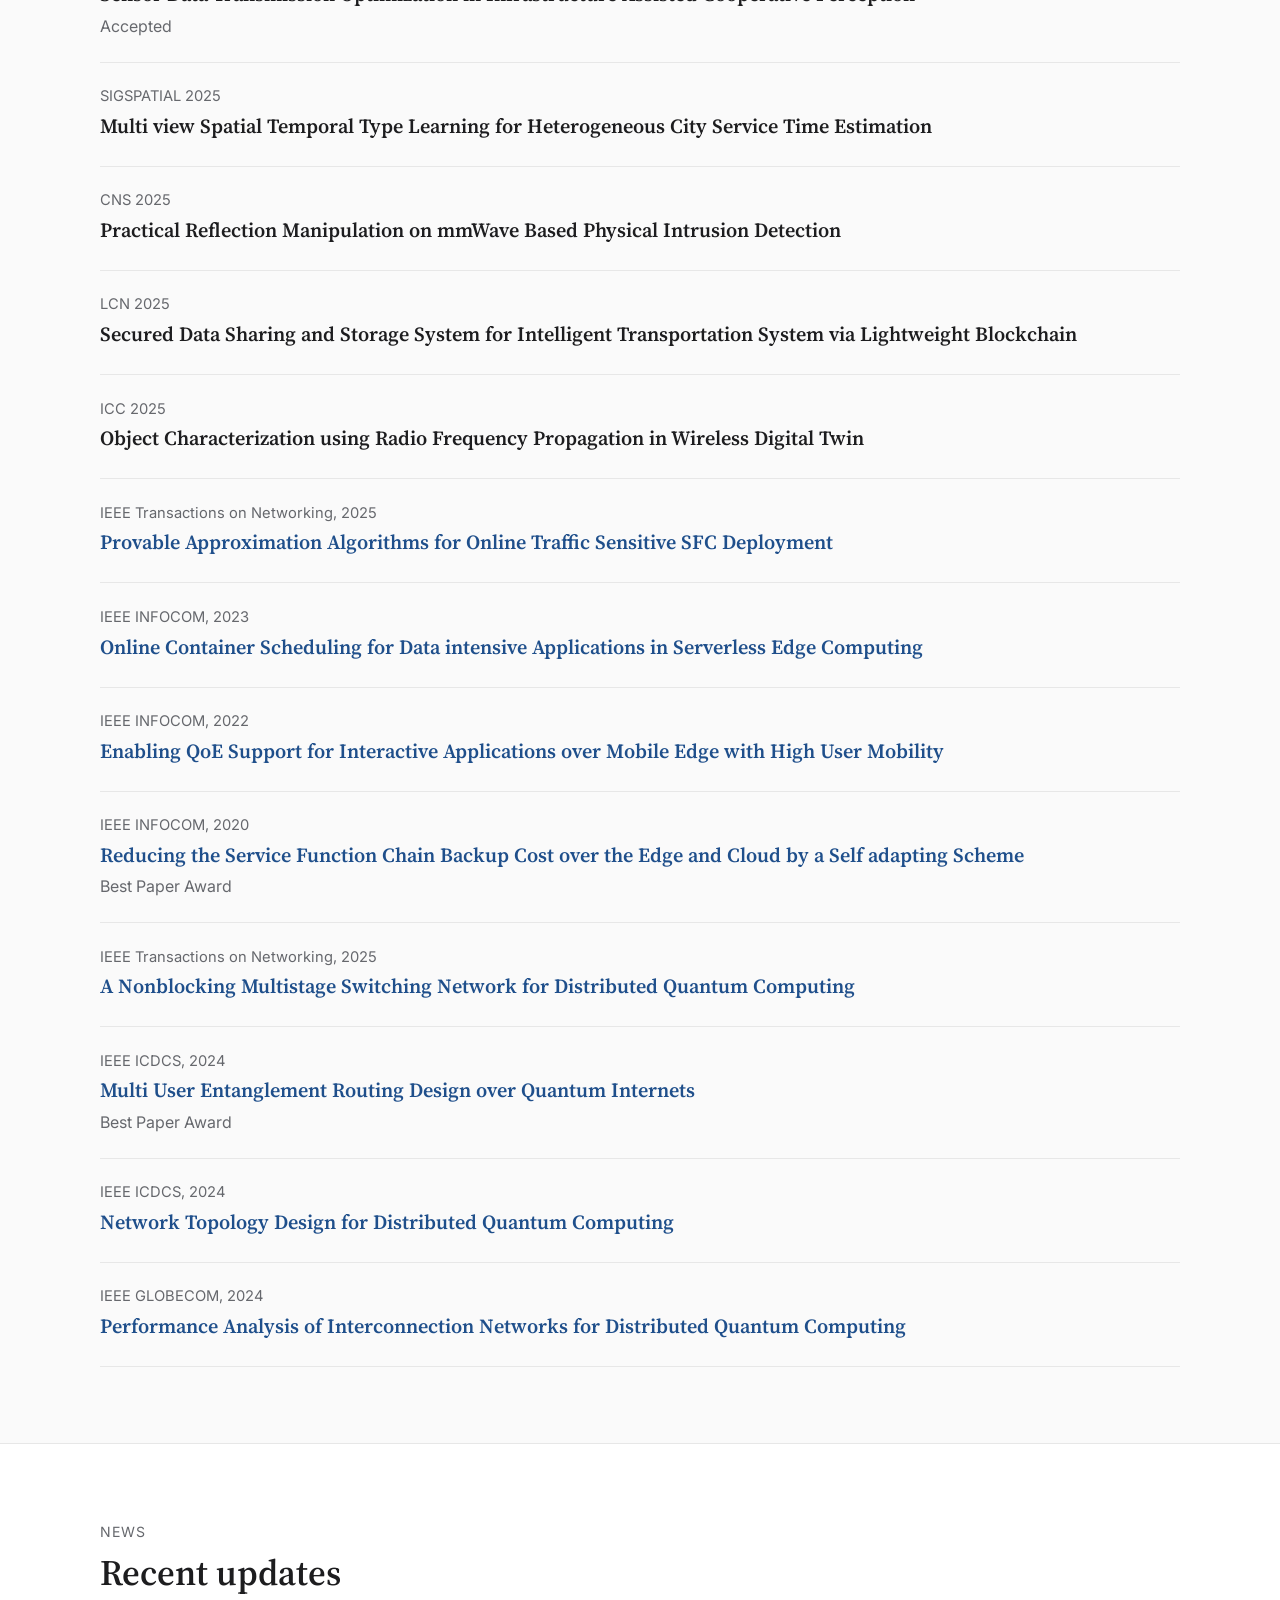
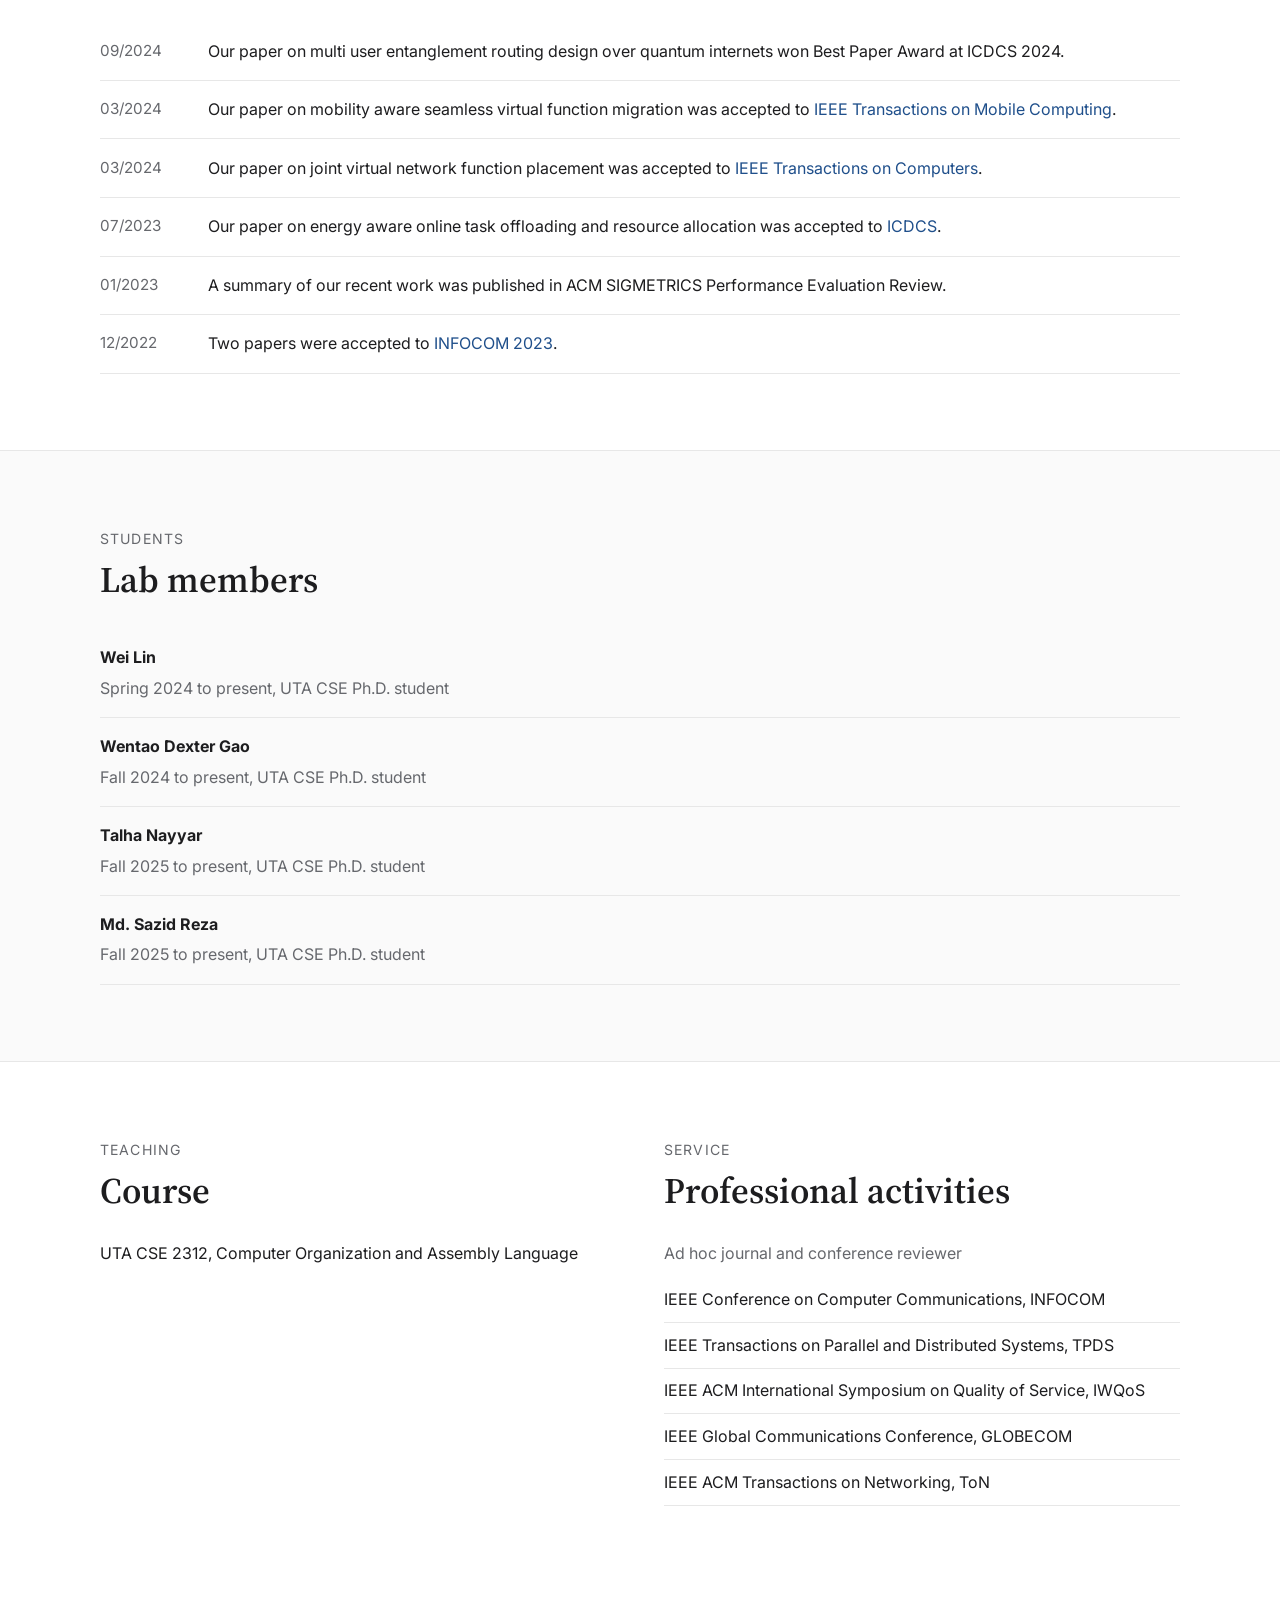
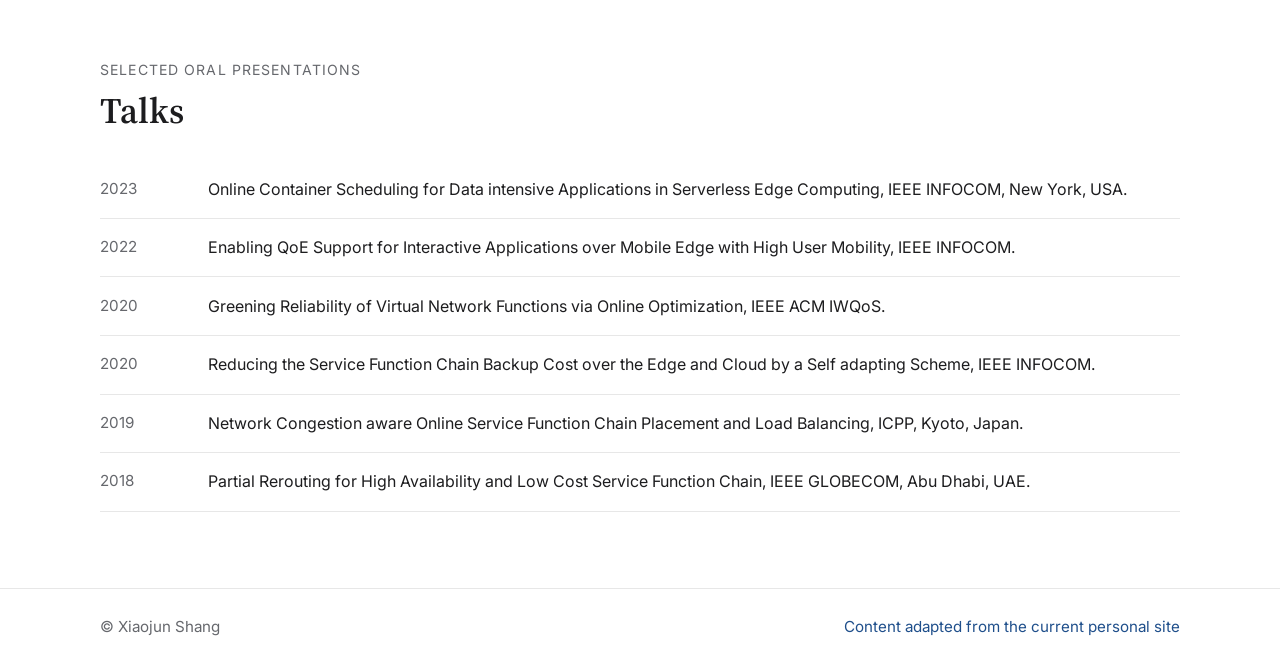
==== commit f691e853: "Update index.html" ====
--- a/index.html
+++ b/index.html
@@ -45,7 +45,6 @@
           </div>
           <div class="mini-card quick-links-card">
             <h3>Xiaojun Shang, Ph.D.</h3>
-             <p class="kicker">Assistant Professor</p>
             <p class="subtitle">
               <a href="https://www.uta.edu/academics/faculty/profile?user=xiaojun.shang" target="_blank" rel="noreferrer">Department of Computer Science and Engineering</a><br>
               <a href="https://www.uta.edu/" target="_blank" rel="noreferrer">University of Texas at Arlington</a>
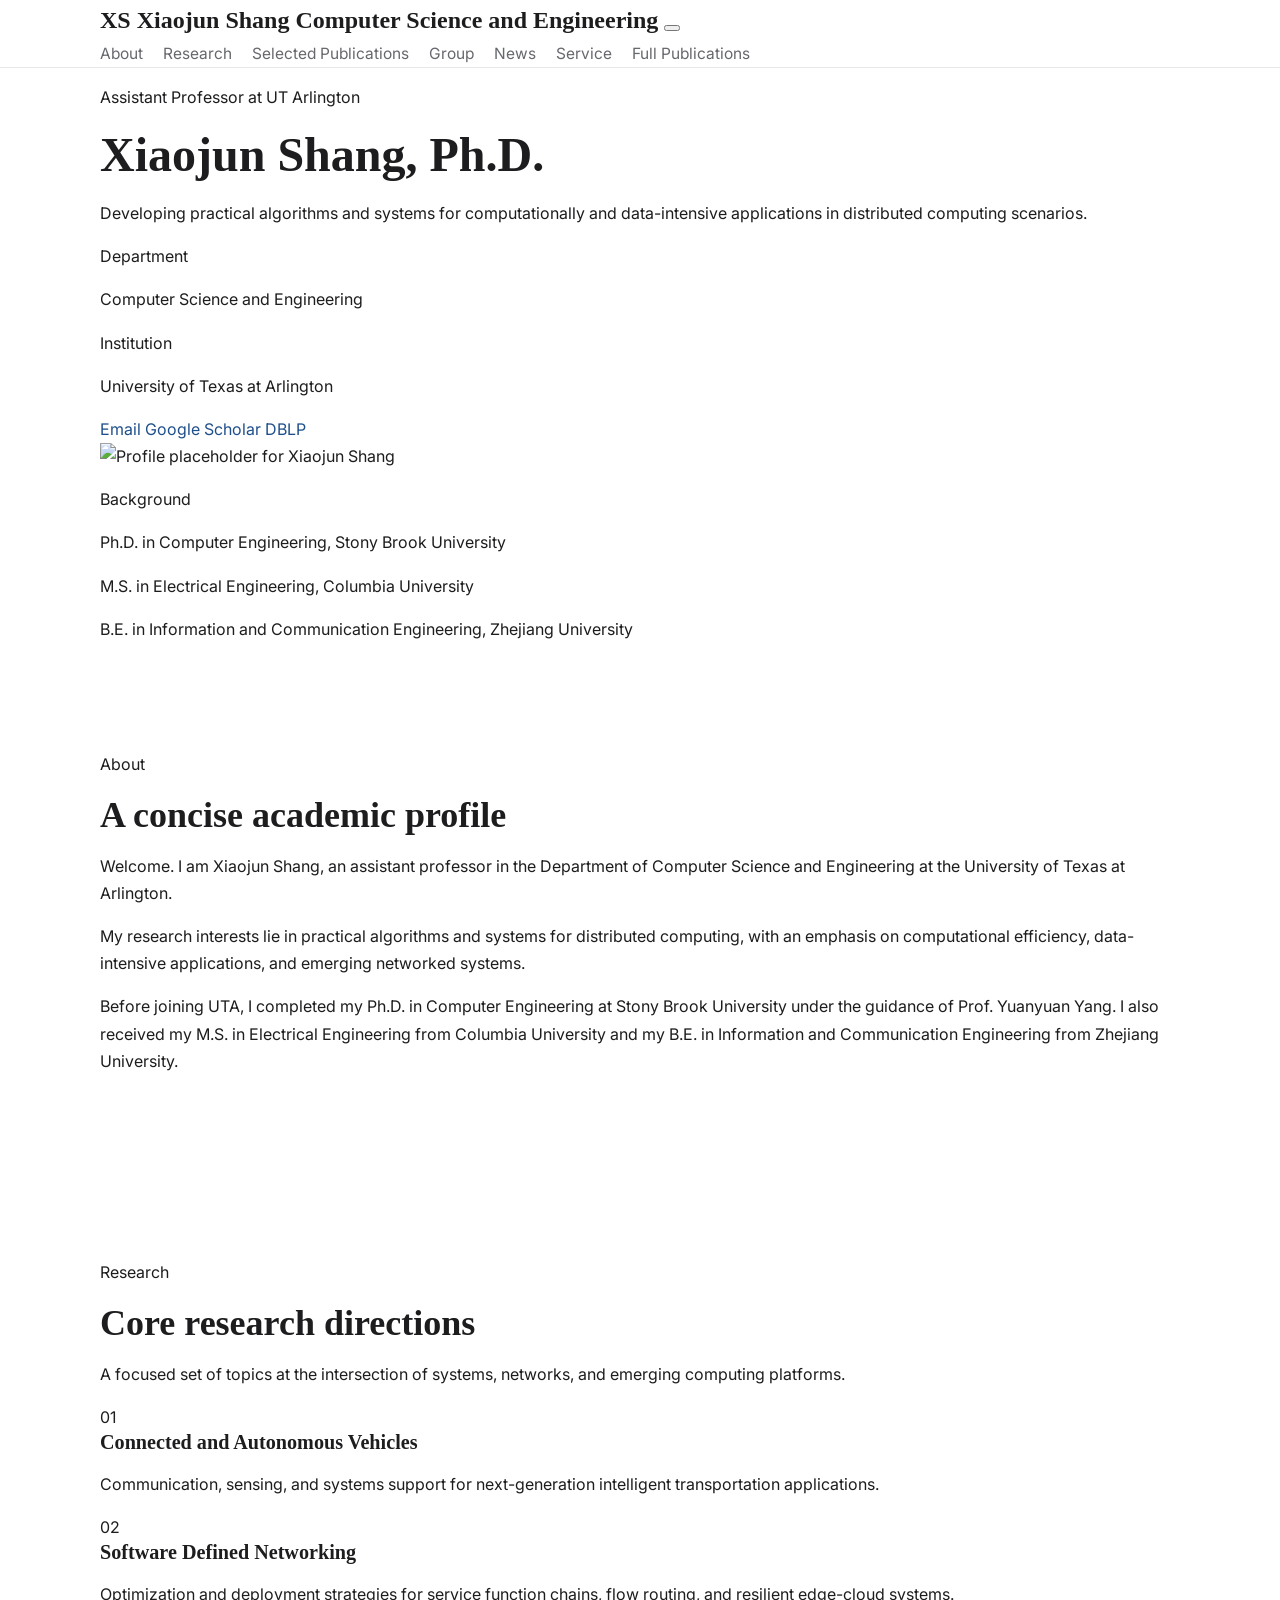
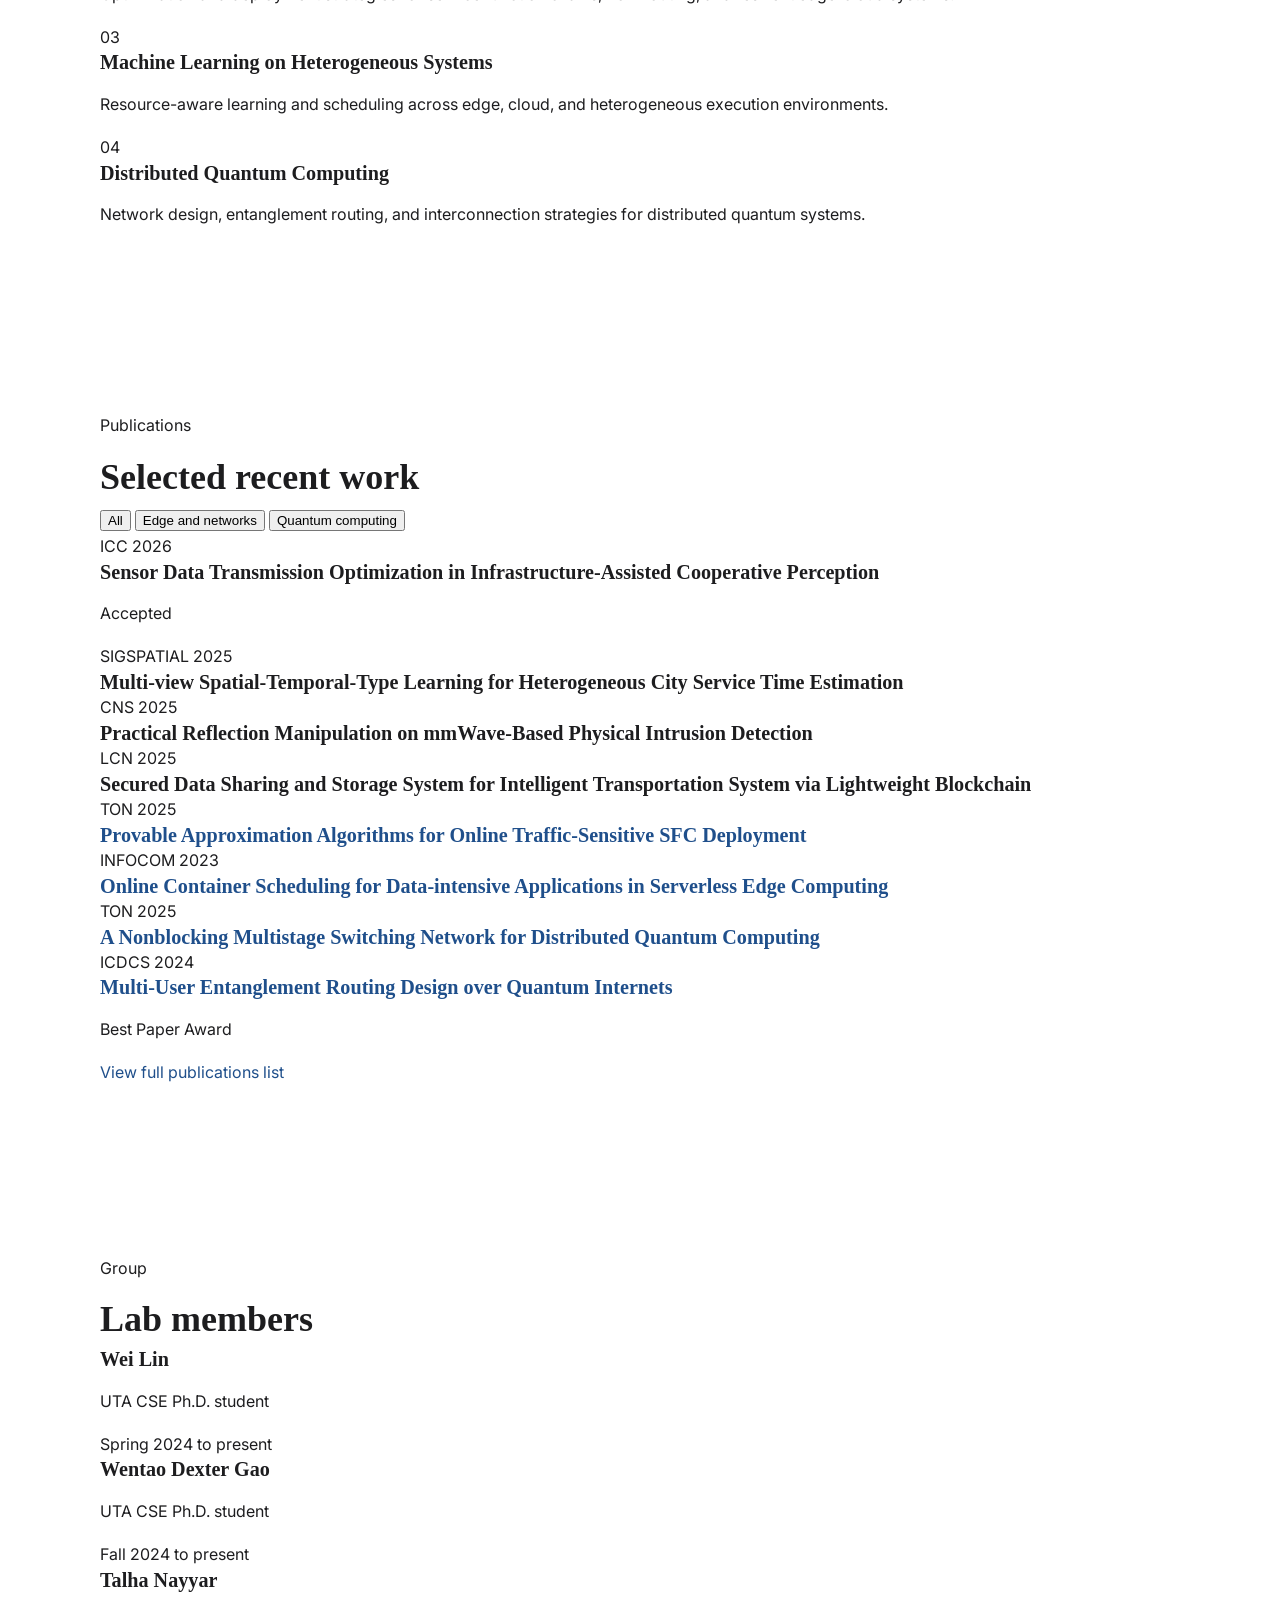
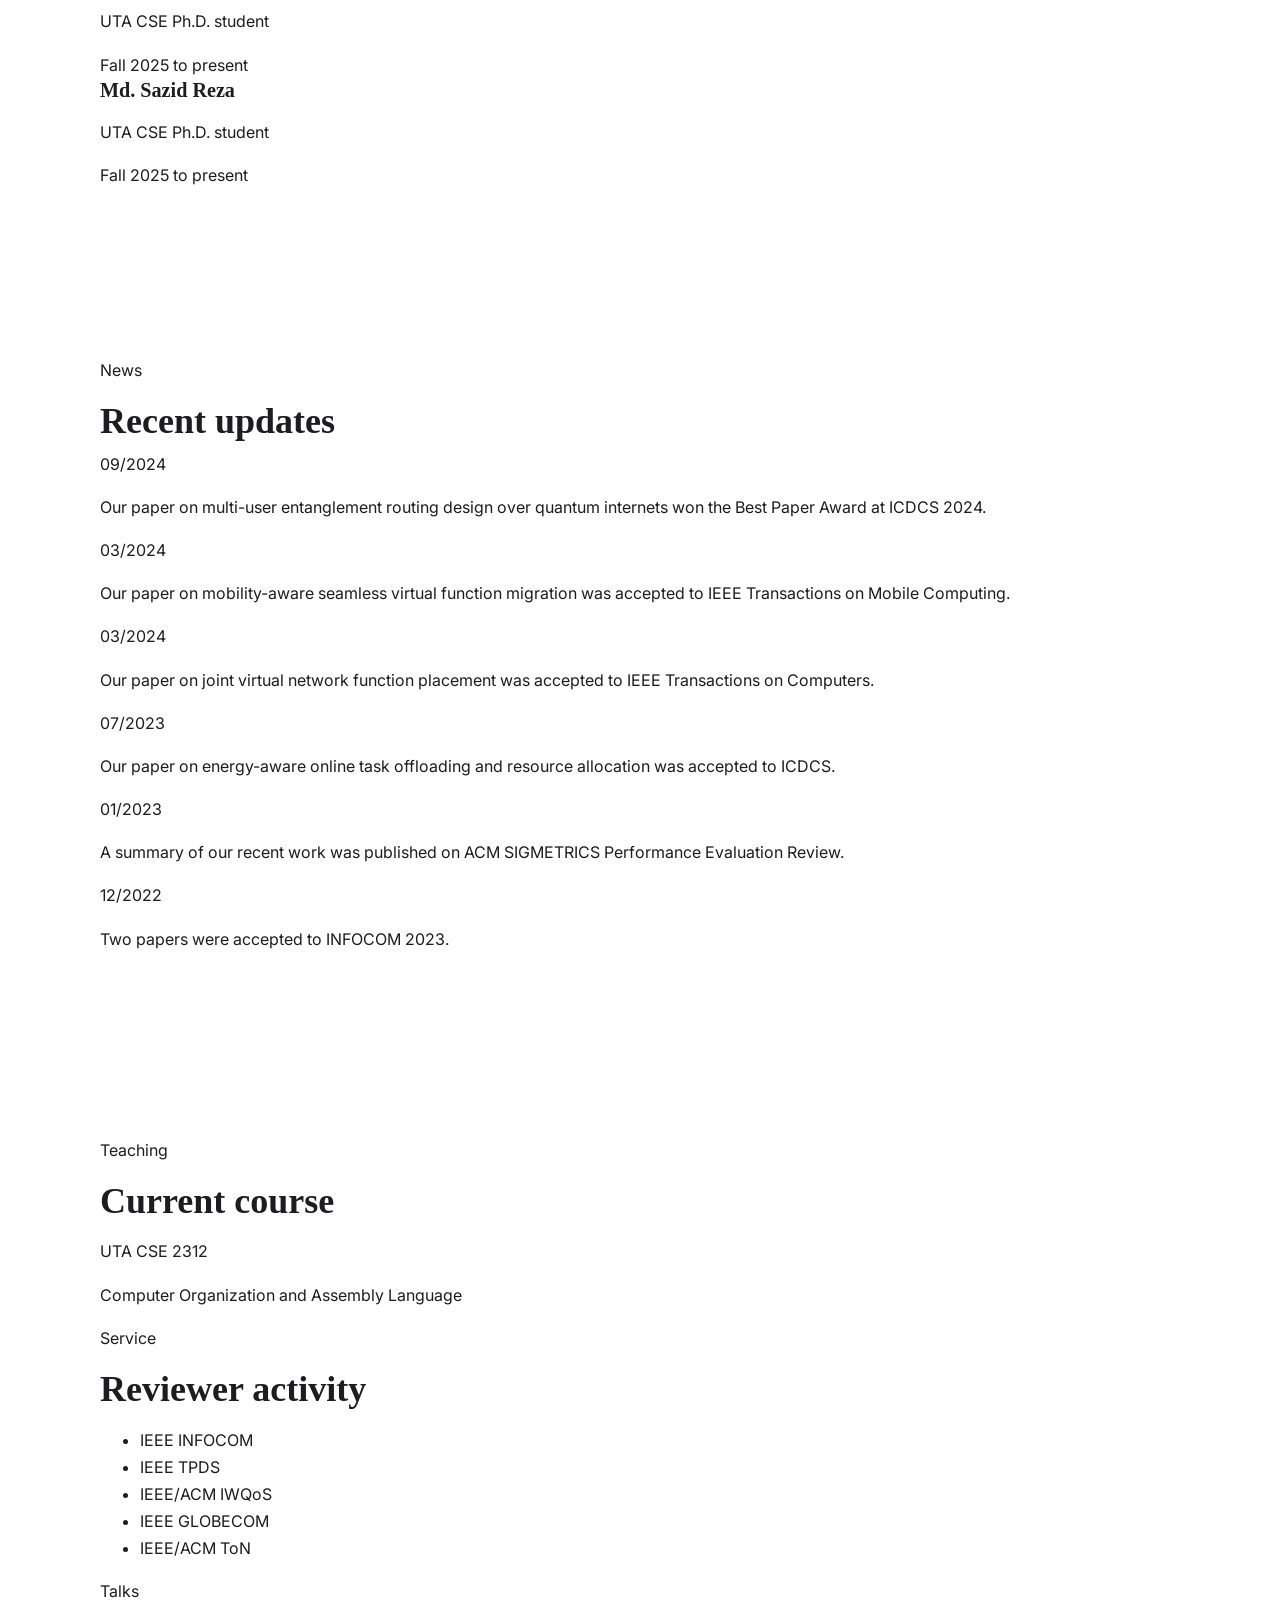
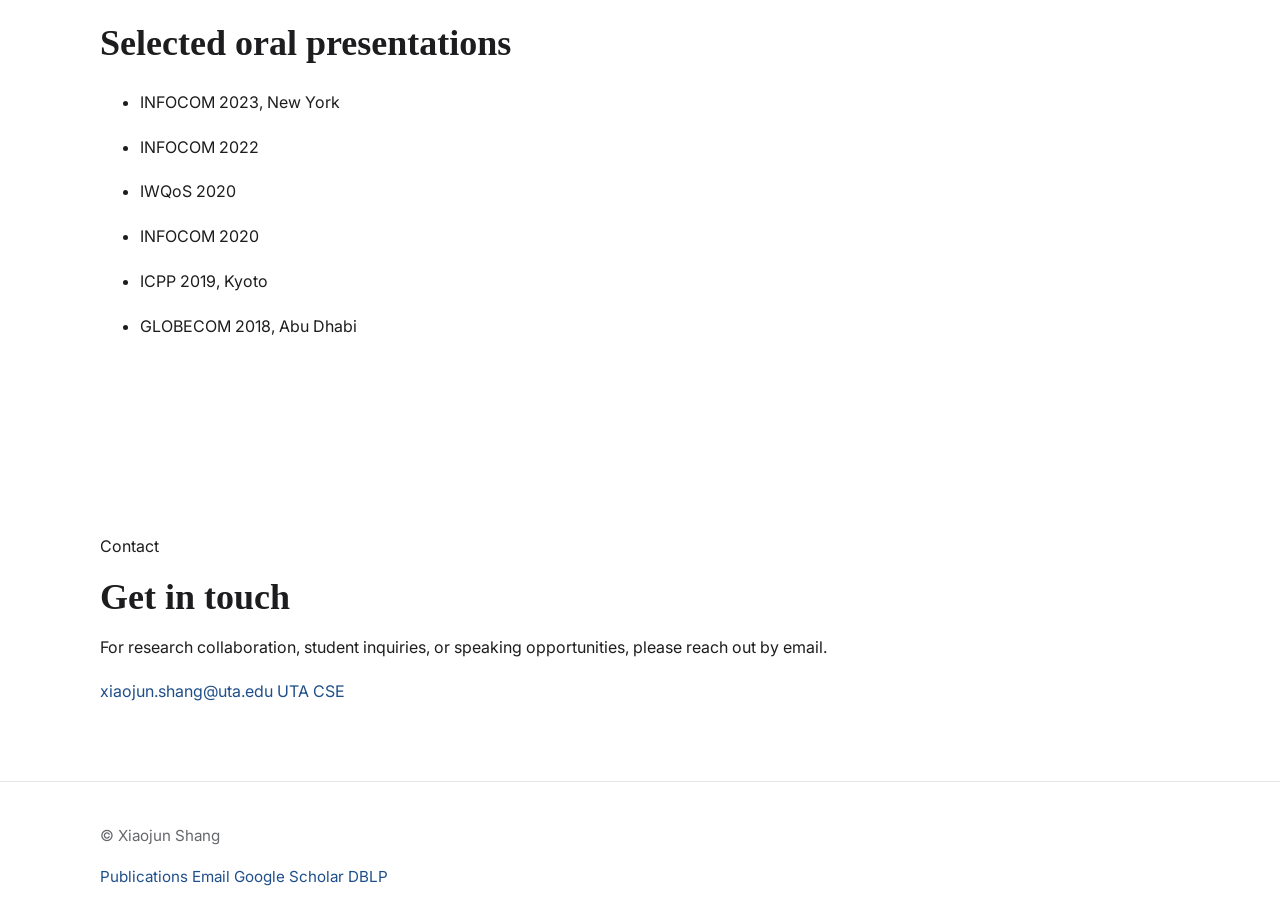
==== commit 3efb2225: "Add files via upload" ====
--- a/index.html
+++ b/index.html
@@ -1,240 +1,334 @@
 <!DOCTYPE html>
 <html lang="en">
 <head>
-  <meta charset="UTF-8">
-  <meta name="viewport" content="width=device-width, initial-scale=1.0">
-  <title>Xiaojun Shang, Ph.D.</title>
-  <meta name="description" content="Xiaojun Shang, Ph.D. Assistant Professor in the Department of Computer Science and Engineering at the University of Texas at Arlington.">
-  <link rel="icon" href="assets/favicon.svg" type="image/svg+xml">
+  <meta charset="UTF-8" />
+  <meta name="viewport" content="width=device-width, initial-scale=1.0" />
+  <title>Xiaojun Shang, Ph.D. | Personal Website</title>
+  <meta name="description" content="Xiaojun Shang, Ph.D. Assistant Professor at the Department of Computer Science and Engineering, University of Texas at Arlington." />
+  <meta name="theme-color" content="#0b1220" />
+  <link rel="icon" href="assets/favicon.svg" type="image/svg+xml" />
   <link rel="preconnect" href="https://fonts.googleapis.com">
   <link rel="preconnect" href="https://fonts.gstatic.com" crossorigin>
-  <link href="https://fonts.googleapis.com/css2?family=Inter:wght@400;500;600;700&family=Source+Serif+4:wght@500;600;700&display=swap" rel="stylesheet">
-  <link rel="stylesheet" href="styles.css">
+  <link href="https://fonts.googleapis.com/css2?family=Inter:wght@400;500;600;700;800&family=Newsreader:opsz,wght@6..72,500;700&display=swap" rel="stylesheet">
+  <link rel="stylesheet" href="styles.css" />
 </head>
 <body>
-  <header class="site-header">
-    <div class="container header-inner">
-      <a class="brand" href="index.html">Xiaojun Shang</a>
-      <button class="menu-button" aria-label="Toggle menu" aria-expanded="false">Menu</button>
-      <nav class="site-nav">
-        <a href="#about">About</a>
-        <a href="#research">Research</a>
-        <a href="#publications">Publications</a>
-        <a href="#news">News</a>
-        <a href="#teaching">Teaching</a>
-        <a href="#members">Lab members</a>
-        <a href="#service">Service</a>
-      </nav>
-    </div>
-  </header>
-
-  <main>
-    <section class="intro section" id="about">
-      <div class="container intro-grid">
-        <div>
-          <div class="prose">
+  <div class="site-shell">
+    <header class="site-header">
+      <div class="container nav-wrap">
+        <a class="brand" href="index.html">
+          <span class="brand-mark">XS</span>
+          <span class="brand-text">
+            <strong>Xiaojun Shang</strong>
+            <span>Computer Science and Engineering</span>
+          </span>
+        </a>
+
+        <button class="menu-toggle" aria-label="Open navigation" aria-expanded="false">
+          <span></span>
+          <span></span>
+          <span></span>
+        </button>
+
+        <nav class="site-nav">
+          <a href="#about">About</a>
+          <a href="#research">Research</a>
+          <a href="#publications">Selected Publications</a>
+          <a href="#group">Group</a>
+          <a href="#updates">News</a>
+          <a href="#service">Service</a>
+          <a class="nav-cta" href="publications.html">Full Publications</a>
+        </nav>
+      </div>
+    </header>
+
+    <main>
+      <section class="hero">
+        <div class="container hero-grid">
+          <div class="hero-copy reveal">
+            <p class="eyebrow">Assistant Professor at UT Arlington</p>
+            <h1>Xiaojun Shang, Ph.D.</h1>
+            <p class="hero-subtitle">Developing practical algorithms and systems for computationally and data-intensive applications in distributed computing scenarios.</p>
+
+            <div class="hero-meta">
+              <div>
+                <span class="meta-label">Department</span>
+                <p>Computer Science and Engineering</p>
+              </div>
+              <div>
+                <span class="meta-label">Institution</span>
+                <p>University of Texas at Arlington</p>
+              </div>
+            </div>
+
+            <div class="hero-actions">
+              <a class="button primary" href="mailto:xiaojun.shang@uta.edu">Email</a>
+              <a class="button secondary" href="https://scholar.google.com" target="_blank" rel="noreferrer">Google Scholar</a>
+              <a class="button secondary" href="https://dblp.org" target="_blank" rel="noreferrer">DBLP</a>
+            </div>
+          </div>
+
+          <div class="hero-card reveal delay-1">
+            <div class="portrait-frame">
+              <img src="assets/profile-placeholder.svg" alt="Profile placeholder for Xiaojun Shang" />
+            </div>
+            <div class="profile-card">
+              <p class="profile-title">Background</p>
+              <p>Ph.D. in Computer Engineering, Stony Brook University</p>
+              <p>M.S. in Electrical Engineering, Columbia University</p>
+              <p>B.E. in Information and Communication Engineering, Zhejiang University</p>
+            </div>
+          </div>
+        </div>
+      </section>
+
+      <section id="about" class="section">
+        <div class="container two-col">
+          <div class="section-heading reveal">
+            <p class="eyebrow">About</p>
+            <h2>A concise academic profile</h2>
+          </div>
+          <div class="section-body reveal delay-1">
             <p>Welcome. I am Xiaojun Shang, an assistant professor in the Department of Computer Science and Engineering at the University of Texas at Arlington.</p>
-            <p>My work focuses on distributed systems, networking, and machine learning for computationally intensive applications, with current interests spanning connected vehicles, heterogeneous systems, and distributed quantum computing.</p>
-            <p>Before joining UTA, I received my Ph.D. in Computer Engineering from <a href="https://www.stonybrook.edu/" target="_blank" rel="noreferrer">Stony Brook University</a>, advised by Prof. <a href="https://www3.cs.stonybrook.edu/~yang/" target="_blank" rel="noreferrer">Yuanyuan Yang</a>. I also received my M.S. in Electrical Engineering from <a href="https://www.ee.columbia.edu/" target="_blank" rel="noreferrer">Columbia University</a> and my B.E. in Information and Communication Engineering from <a href="https://ckc.zju.edu.cn/ckcen/" target="_blank" rel="noreferrer">Zhejiang University</a>.</p>
-          </div>
-        </div>
-
-        <aside class="profile-panel">
-          <div class="profile-art">
-            <img src="assets/avatar.svg" alt="Placeholder profile graphic for Xiaojun Shang">
-          </div>
-          <div class="mini-card quick-links-card">
-            <h3>Xiaojun Shang, Ph.D.</h3>
-            <p class="subtitle">
-              <a href="https://www.uta.edu/academics/faculty/profile?user=xiaojun.shang" target="_blank" rel="noreferrer">Department of Computer Science and Engineering</a><br>
-              <a href="https://www.uta.edu/" target="_blank" rel="noreferrer">University of Texas at Arlington</a>
-            </p>
-            <p class="contact-line">
-              <a href="mailto:xiaojun.shang@uta.edu">xiaojun.shang@uta.edu</a><br>
-              <a href="https://scholar.google.com/citations?hl=en&user=BbLwNnIAAAAJ" target="_blank" rel="noreferrer">Google Scholar</a><br>
-              <a href="https://dblp.org/pid/231/6072.html" target="_blank" rel="noreferrer">DBLP</a>
-            </p>
-          </div>
-        </aside>
+            <p>My research interests lie in practical algorithms and systems for distributed computing, with an emphasis on computational efficiency, data-intensive applications, and emerging networked systems.</p>
+            <p>Before joining UTA, I completed my Ph.D. in Computer Engineering at Stony Brook University under the guidance of Prof. Yuanyuan Yang. I also received my M.S. in Electrical Engineering from Columbia University and my B.E. in Information and Communication Engineering from Zhejiang University.</p>
+          </div>
+        </div>
+      </section>
+
+      <section id="research" class="section section-alt">
+        <div class="container">
+          <div class="section-heading center reveal">
+            <p class="eyebrow">Research</p>
+            <h2>Core research directions</h2>
+            <p class="section-intro">A focused set of topics at the intersection of systems, networks, and emerging computing platforms.</p>
+          </div>
+
+          <div class="card-grid four-col">
+            <article class="info-card reveal">
+              <div class="card-icon">01</div>
+              <h3>Connected and Autonomous Vehicles</h3>
+              <p>Communication, sensing, and systems support for next-generation intelligent transportation applications.</p>
+            </article>
+
+            <article class="info-card reveal delay-1">
+              <div class="card-icon">02</div>
+              <h3>Software Defined Networking</h3>
+              <p>Optimization and deployment strategies for service function chains, flow routing, and resilient edge-cloud systems.</p>
+            </article>
+
+            <article class="info-card reveal delay-2">
+              <div class="card-icon">03</div>
+              <h3>Machine Learning on Heterogeneous Systems</h3>
+              <p>Resource-aware learning and scheduling across edge, cloud, and heterogeneous execution environments.</p>
+            </article>
+
+            <article class="info-card reveal delay-3">
+              <div class="card-icon">04</div>
+              <h3>Distributed Quantum Computing</h3>
+              <p>Network design, entanglement routing, and interconnection strategies for distributed quantum systems.</p>
+            </article>
+          </div>
+        </div>
+      </section>
+
+      <section id="publications" class="section">
+        <div class="container">
+          <div class="section-heading reveal">
+            <p class="eyebrow">Publications</p>
+            <h2>Selected recent work</h2>
+          </div>
+
+          <div class="pub-tabs reveal delay-1">
+            <button class="tab-button active" data-filter="all">All</button>
+            <button class="tab-button" data-filter="edge">Edge and networks</button>
+            <button class="tab-button" data-filter="quantum">Quantum computing</button>
+          </div>
+
+          <div class="publication-list selected-publications reveal delay-2">
+            <article class="publication-item" data-category="edge">
+              <span class="pub-badge">ICC 2026</span>
+              <h3>Sensor Data Transmission Optimization in Infrastructure-Assisted Cooperative Perception</h3>
+              <p>Accepted</p>
+            </article>
+
+            <article class="publication-item" data-category="edge">
+              <span class="pub-badge">SIGSPATIAL 2025</span>
+              <h3>Multi-view Spatial-Temporal-Type Learning for Heterogeneous City Service Time Estimation</h3>
+            </article>
+
+            <article class="publication-item" data-category="edge">
+              <span class="pub-badge">CNS 2025</span>
+              <h3>Practical Reflection Manipulation on mmWave-Based Physical Intrusion Detection</h3>
+            </article>
+
+            <article class="publication-item" data-category="edge">
+              <span class="pub-badge">LCN 2025</span>
+              <h3>Secured Data Sharing and Storage System for Intelligent Transportation System via Lightweight Blockchain</h3>
+            </article>
+
+            <article class="publication-item" data-category="edge">
+              <span class="pub-badge">TON 2025</span>
+              <h3><a href="https://ieeexplore.ieee.org" target="_blank" rel="noreferrer">Provable Approximation Algorithms for Online Traffic-Sensitive SFC Deployment</a></h3>
+            </article>
+
+            <article class="publication-item" data-category="edge">
+              <span class="pub-badge">INFOCOM 2023</span>
+              <h3><a href="https://ieeexplore.ieee.org" target="_blank" rel="noreferrer">Online Container Scheduling for Data-intensive Applications in Serverless Edge Computing</a></h3>
+            </article>
+
+            <article class="publication-item" data-category="quantum">
+              <span class="pub-badge">TON 2025</span>
+              <h3><a href="https://ieeexplore.ieee.org" target="_blank" rel="noreferrer">A Nonblocking Multistage Switching Network for Distributed Quantum Computing</a></h3>
+            </article>
+
+            <article class="publication-item" data-category="quantum">
+              <span class="pub-badge">ICDCS 2024</span>
+              <h3><a href="https://ieeexplore.ieee.org" target="_blank" rel="noreferrer">Multi-User Entanglement Routing Design over Quantum Internets</a></h3>
+              <p>Best Paper Award</p>
+            </article>
+          </div>
+
+          <div class="section-footer reveal delay-3">
+            <a class="button secondary" href="publications.html">View full publications list</a>
+          </div>
+        </div>
+      </section>
+
+      <section id="group" class="section section-alt">
+        <div class="container">
+          <div class="section-heading reveal">
+            <p class="eyebrow">Group</p>
+            <h2>Lab members</h2>
+          </div>
+
+          <div class="member-grid">
+            <article class="member-card reveal">
+              <h3>Wei Lin</h3>
+              <p>UTA CSE Ph.D. student</p>
+              <span>Spring 2024 to present</span>
+            </article>
+
+            <article class="member-card reveal delay-1">
+              <h3>Wentao Dexter Gao</h3>
+              <p>UTA CSE Ph.D. student</p>
+              <span>Fall 2024 to present</span>
+            </article>
+
+            <article class="member-card reveal delay-2">
+              <h3>Talha Nayyar</h3>
+              <p>UTA CSE Ph.D. student</p>
+              <span>Fall 2025 to present</span>
+            </article>
+
+            <article class="member-card reveal delay-3">
+              <h3>Md. Sazid Reza</h3>
+              <p>UTA CSE Ph.D. student</p>
+              <span>Fall 2025 to present</span>
+            </article>
+          </div>
+        </div>
+      </section>
+
+      <section id="updates" class="section">
+        <div class="container">
+          <div class="section-heading reveal">
+            <p class="eyebrow">News</p>
+            <h2>Recent updates</h2>
+          </div>
+
+          <div class="timeline">
+            <article class="timeline-item reveal">
+              <span class="timeline-date">09/2024</span>
+              <p>Our paper on multi-user entanglement routing design over quantum internets won the Best Paper Award at ICDCS 2024.</p>
+            </article>
+            <article class="timeline-item reveal delay-1">
+              <span class="timeline-date">03/2024</span>
+              <p>Our paper on mobility-aware seamless virtual function migration was accepted to IEEE Transactions on Mobile Computing.</p>
+            </article>
+            <article class="timeline-item reveal delay-2">
+              <span class="timeline-date">03/2024</span>
+              <p>Our paper on joint virtual network function placement was accepted to IEEE Transactions on Computers.</p>
+            </article>
+            <article class="timeline-item reveal delay-3">
+              <span class="timeline-date">07/2023</span>
+              <p>Our paper on energy-aware online task offloading and resource allocation was accepted to ICDCS.</p>
+            </article>
+            <article class="timeline-item reveal">
+              <span class="timeline-date">01/2023</span>
+              <p>A summary of our recent work was published on ACM SIGMETRICS Performance Evaluation Review.</p>
+            </article>
+            <article class="timeline-item reveal delay-1">
+              <span class="timeline-date">12/2022</span>
+              <p>Two papers were accepted to INFOCOM 2023.</p>
+            </article>
+          </div>
+        </div>
+      </section>
+
+      <section class="section section-alt">
+        <div class="container three-col-layout">
+          <div class="mini-panel reveal">
+            <p class="eyebrow">Teaching</p>
+            <h2>Current course</h2>
+            <p>UTA CSE 2312</p>
+            <p>Computer Organization and Assembly Language</p>
+          </div>
+
+          <div id="service" class="mini-panel reveal delay-1">
+            <p class="eyebrow">Service</p>
+            <h2>Reviewer activity</h2>
+            <ul class="clean-list">
+              <li>IEEE INFOCOM</li>
+              <li>IEEE TPDS</li>
+              <li>IEEE/ACM IWQoS</li>
+              <li>IEEE GLOBECOM</li>
+              <li>IEEE/ACM ToN</li>
+            </ul>
+          </div>
+
+          <div class="mini-panel reveal delay-2">
+            <p class="eyebrow">Talks</p>
+            <h2>Selected oral presentations</h2>
+            <ul class="clean-list compact">
+              <li>INFOCOM 2023, New York</li>
+              <li>INFOCOM 2022</li>
+              <li>IWQoS 2020</li>
+              <li>INFOCOM 2020</li>
+              <li>ICPP 2019, Kyoto</li>
+              <li>GLOBECOM 2018, Abu Dhabi</li>
+            </ul>
+          </div>
+        </div>
+      </section>
+
+      <section class="section contact-section">
+        <div class="container contact-card reveal">
+          <div>
+            <p class="eyebrow">Contact</p>
+            <h2>Get in touch</h2>
+            <p class="contact-copy">For research collaboration, student inquiries, or speaking opportunities, please reach out by email.</p>
+          </div>
+          <div class="contact-actions">
+            <a class="button primary" href="mailto:xiaojun.shang@uta.edu">xiaojun.shang@uta.edu</a>
+            <a class="button secondary" href="https://www.uta.edu/academics/schools-colleges/engineering/academics/departments/computer-science-and-engineering" target="_blank" rel="noreferrer">UTA CSE</a>
+          </div>
+        </div>
+      </section>
+    </main>
+
+    <footer class="site-footer">
+      <div class="container footer-wrap">
+        <p>© <span id="year"></span> Xiaojun Shang</p>
+        <div class="footer-links">
+          <a href="publications.html">Publications</a>
+          <a href="mailto:xiaojun.shang@uta.edu">Email</a>
+          <a href="https://scholar.google.com" target="_blank" rel="noreferrer">Google Scholar</a>
+          <a href="https://dblp.org" target="_blank" rel="noreferrer">DBLP</a>
+        </div>
       </div>
-    </section>
-
-    <section class="section" id="research">
-      <div class="container">
-        <div class="section-head">
-          <p class="kicker">Research</p>
-          <h2>Current directions</h2>
-        </div>
-        <div class="research-list">
-          <article class="research-item">
-            <h3>Connected and Autonomous Vehicles</h3>
-            <p>Communication and systems support for intelligent transportation, cooperative perception, and infrastructure assisted applications.</p>
-          </article>
-          <article class="research-item">
-            <h3>Software Defined Networking</h3>
-            <p>Algorithm design for service function chain deployment, flow routing, backup, migration, and edge cloud resource management.</p>
-          </article>
-          <article class="research-item">
-            <h3>Machine Learning on Heterogeneous Systems</h3>
-            <p>Resource aware scheduling and system design for data intensive and heterogeneous computing environments.</p>
-          </article>
-          <article class="research-item">
-            <h3>Distributed Quantum Computing</h3>
-            <p>Interconnection networks, topology design, and entanglement routing for large scale distributed quantum systems.</p>
-          </article>
-        </div>
-      </div>
-    </section>
-
-    <section class="section alt" id="publications">
-      <div class="container">
-        <div class="section-head">
-          <p class="kicker">Selected publications</p>
-          <h2>Recent work</h2>
-        </div>
-
-        <div class="pub-list home-pubs">
-          <article class="pub-item">
-            <div class="pub-meta">ICC 2026</div>
-            <h3>Sensor Data Transmission Optimization in Infrastructure Assisted Cooperative Perception</h3>
-            <p>Accepted</p>
-          </article>
-          <article class="pub-item">
-            <div class="pub-meta">SIGSPATIAL 2025</div>
-            <h3>Multi view Spatial Temporal Type Learning for Heterogeneous City Service Time Estimation</h3>
-          </article>
-          <article class="pub-item">
-            <div class="pub-meta">CNS 2025</div>
-            <h3>Practical Reflection Manipulation on mmWave Based Physical Intrusion Detection</h3>
-          </article>
-          <article class="pub-item">
-            <div class="pub-meta">LCN 2025</div>
-            <h3>Secured Data Sharing and Storage System for Intelligent Transportation System via Lightweight Blockchain</h3>
-          </article>
-          <article class="pub-item">
-            <div class="pub-meta">ICC 2025</div>
-            <h3>Object Characterization using Radio Frequency Propagation in Wireless Digital Twin</h3>
-          </article>
-          <article class="pub-item">
-            <div class="pub-meta">IEEE Transactions on Networking, 2025</div>
-            <h3><a href="https://dblp.org/rec/journals/ton/MaoSY25" target="_blank" rel="noreferrer">Provable Approximation Algorithms for Online Traffic Sensitive SFC Deployment</a></h3>
-          </article>
-          <article class="pub-item">
-            <div class="pub-meta">IEEE INFOCOM, 2023</div>
-            <h3><a href="https://dblp.org/rec/conf/infocom/ShangMLHLY23" target="_blank" rel="noreferrer">Online Container Scheduling for Data intensive Applications in Serverless Edge Computing</a></h3>
-          </article>
-          <article class="pub-item">
-            <div class="pub-meta">IEEE INFOCOM, 2022</div>
-            <h3><a href="https://dblp.org/rec/conf/infocom/ShangHMLY22" target="_blank" rel="noreferrer">Enabling QoE Support for Interactive Applications over Mobile Edge with High User Mobility</a></h3>
-          </article>
-          <article class="pub-item">
-            <div class="pub-meta">IEEE INFOCOM, 2020</div>
-            <h3><a href="https://dblp.org/rec/conf/infocom/ShangHL020" target="_blank" rel="noreferrer">Reducing the Service Function Chain Backup Cost over the Edge and Cloud by a Self adapting Scheme</a></h3>
-            <p>Best Paper Award</p>
-          </article>
-          <article class="pub-item">
-            <div class="pub-meta">IEEE Transactions on Networking, 2025</div>
-            <h3><a href="https://dblp.org/rec/journals/ton/0057MXS0025" target="_blank" rel="noreferrer">A Nonblocking Multistage Switching Network for Distributed Quantum Computing</a></h3>
-          </article>
-          <article class="pub-item">
-            <div class="pub-meta">IEEE ICDCS, 2024</div>
-            <h3><a href="https://dblp.org/rec/conf/icdcs/ZengZSLLY24" target="_blank" rel="noreferrer">Multi User Entanglement Routing Design over Quantum Internets</a></h3>
-            <p>Best Paper Award</p>
-          </article>
-          <article class="pub-item">
-            <div class="pub-meta">IEEE ICDCS, 2024</div>
-            <h3><a href="https://dblp.org/rec/conf/icdcs/MaoLSY24" target="_blank" rel="noreferrer">Network Topology Design for Distributed Quantum Computing</a></h3>
-          </article>
-          <article class="pub-item">
-            <div class="pub-meta">IEEE GLOBECOM, 2024</div>
-            <h3><a href="https://dblp.org/rec/conf/globecom/Mao0XSY24" target="_blank" rel="noreferrer">Performance Analysis of Interconnection Networks for Distributed Quantum Computing</a></h3>
-          </article>
-        </div>
-      </div>
-    </section>
-
-    <section class="section" id="news">
-      <div class="container">
-        <div class="section-head">
-          <p class="kicker">News</p>
-          <h2>Recent updates</h2>
-        </div>
-        <ul class="timeline-list">
-          <li><span class="date">09/2024</span><span>Our paper on multi user entanglement routing design over quantum internets won Best Paper Award at ICDCS 2024.</span></li>
-          <li><span class="date">03/2024</span><span>Our paper on mobility aware seamless virtual function migration was accepted to <a href="https://ieeexplore.ieee.org/document/9912171" target="_blank" rel="noreferrer">IEEE Transactions on Mobile Computing</a>.</span></li>
-          <li><span class="date">03/2024</span><span>Our paper on joint virtual network function placement was accepted to <a href="https://ieeexplore.ieee.org/document/10375563" target="_blank" rel="noreferrer">IEEE Transactions on Computers</a>.</span></li>
-          <li><span class="date">07/2023</span><span>Our paper on energy aware online task offloading and resource allocation was accepted to <a href="https://ieeexplore.ieee.org/document/10272505" target="_blank" rel="noreferrer">ICDCS</a>.</span></li>
-          <li><span class="date">01/2023</span><span>A summary of our recent work was published in ACM SIGMETRICS Performance Evaluation Review.</span></li>
-          <li><span class="date">12/2022</span><span>Two papers were accepted to <a href="https://infocom2023.ieee-infocom.org/" target="_blank" rel="noreferrer">INFOCOM 2023</a>.</span></li>
-        </ul>
-      </div>
-    </section>
-
-    <section class="section alt" id="members">
-      <div class="container">
-        <div class="section-head">
-          <p class="kicker">Students</p>
-          <h2>Lab members</h2>
-        </div>
-        <ul class="plain-list member-list">
-          <li><strong>Wei Lin</strong><span>Spring 2024 to present, UTA CSE Ph.D. student</span></li>
-          <li><strong>Wentao Dexter Gao</strong><span>Fall 2024 to present, UTA CSE Ph.D. student</span></li>
-          <li><strong>Talha Nayyar</strong><span>Fall 2025 to present, UTA CSE Ph.D. student</span></li>
-          <li><strong>Md. Sazid Reza</strong><span>Fall 2025 to present, UTA CSE Ph.D. student</span></li>
-        </ul>
-      </div>
-    </section>
-
-    <section class="section" id="teaching">
-      <div class="container two-column-grid">
-        <div>
-          <div class="section-head">
-            <p class="kicker">Teaching</p>
-            <h2>Course</h2>
-          </div>
-          <p>UTA CSE 2312, Computer Organization and Assembly Language</p>
-        </div>
-        <div id="service">
-          <div class="section-head">
-            <p class="kicker">Service</p>
-            <h2>Professional activities</h2>
-          </div>
-          <p class="service-label">Ad hoc journal and conference reviewer</p>
-          <ul class="plain-list compact">
-            <li>IEEE Conference on Computer Communications, INFOCOM</li>
-            <li>IEEE Transactions on Parallel and Distributed Systems, TPDS</li>
-            <li>IEEE ACM International Symposium on Quality of Service, IWQoS</li>
-            <li>IEEE Global Communications Conference, GLOBECOM</li>
-            <li>IEEE ACM Transactions on Networking, ToN</li>
-          </ul>
-        </div>
-      </div>
-    </section>
-
-    <section class="section" id="presentations">
-      <div class="container">
-        <div class="section-head">
-          <p class="kicker">Selected oral presentations</p>
-          <h2>Talks</h2>
-        </div>
-        <ul class="timeline-list talks">
-          <li><span class="date">2023</span><span>Online Container Scheduling for Data intensive Applications in Serverless Edge Computing, IEEE INFOCOM, New York, USA.</span></li>
-          <li><span class="date">2022</span><span>Enabling QoE Support for Interactive Applications over Mobile Edge with High User Mobility, IEEE INFOCOM.</span></li>
-          <li><span class="date">2020</span><span>Greening Reliability of Virtual Network Functions via Online Optimization, IEEE ACM IWQoS.</span></li>
-          <li><span class="date">2020</span><span>Reducing the Service Function Chain Backup Cost over the Edge and Cloud by a Self adapting Scheme, IEEE INFOCOM.</span></li>
-          <li><span class="date">2019</span><span>Network Congestion aware Online Service Function Chain Placement and Load Balancing, ICPP, Kyoto, Japan.</span></li>
-          <li><span class="date">2018</span><span>Partial Rerouting for High Availability and Low Cost Service Function Chain, IEEE GLOBECOM, Abu Dhabi, UAE.</span></li>
-        </ul>
-      </div>
-    </section>
-  </main>
-
-  <footer class="site-footer">
-    <div class="container footer-inner">
-      <p>© Xiaojun Shang</p>
-      <p><a href="https://www.xiaojunshang.org/" target="_blank" rel="noreferrer">Content adapted from the current personal site</a></p>
-    </div>
-  </footer>
+    </footer>
+  </div>
 
   <script src="script.js"></script>
 </body>
